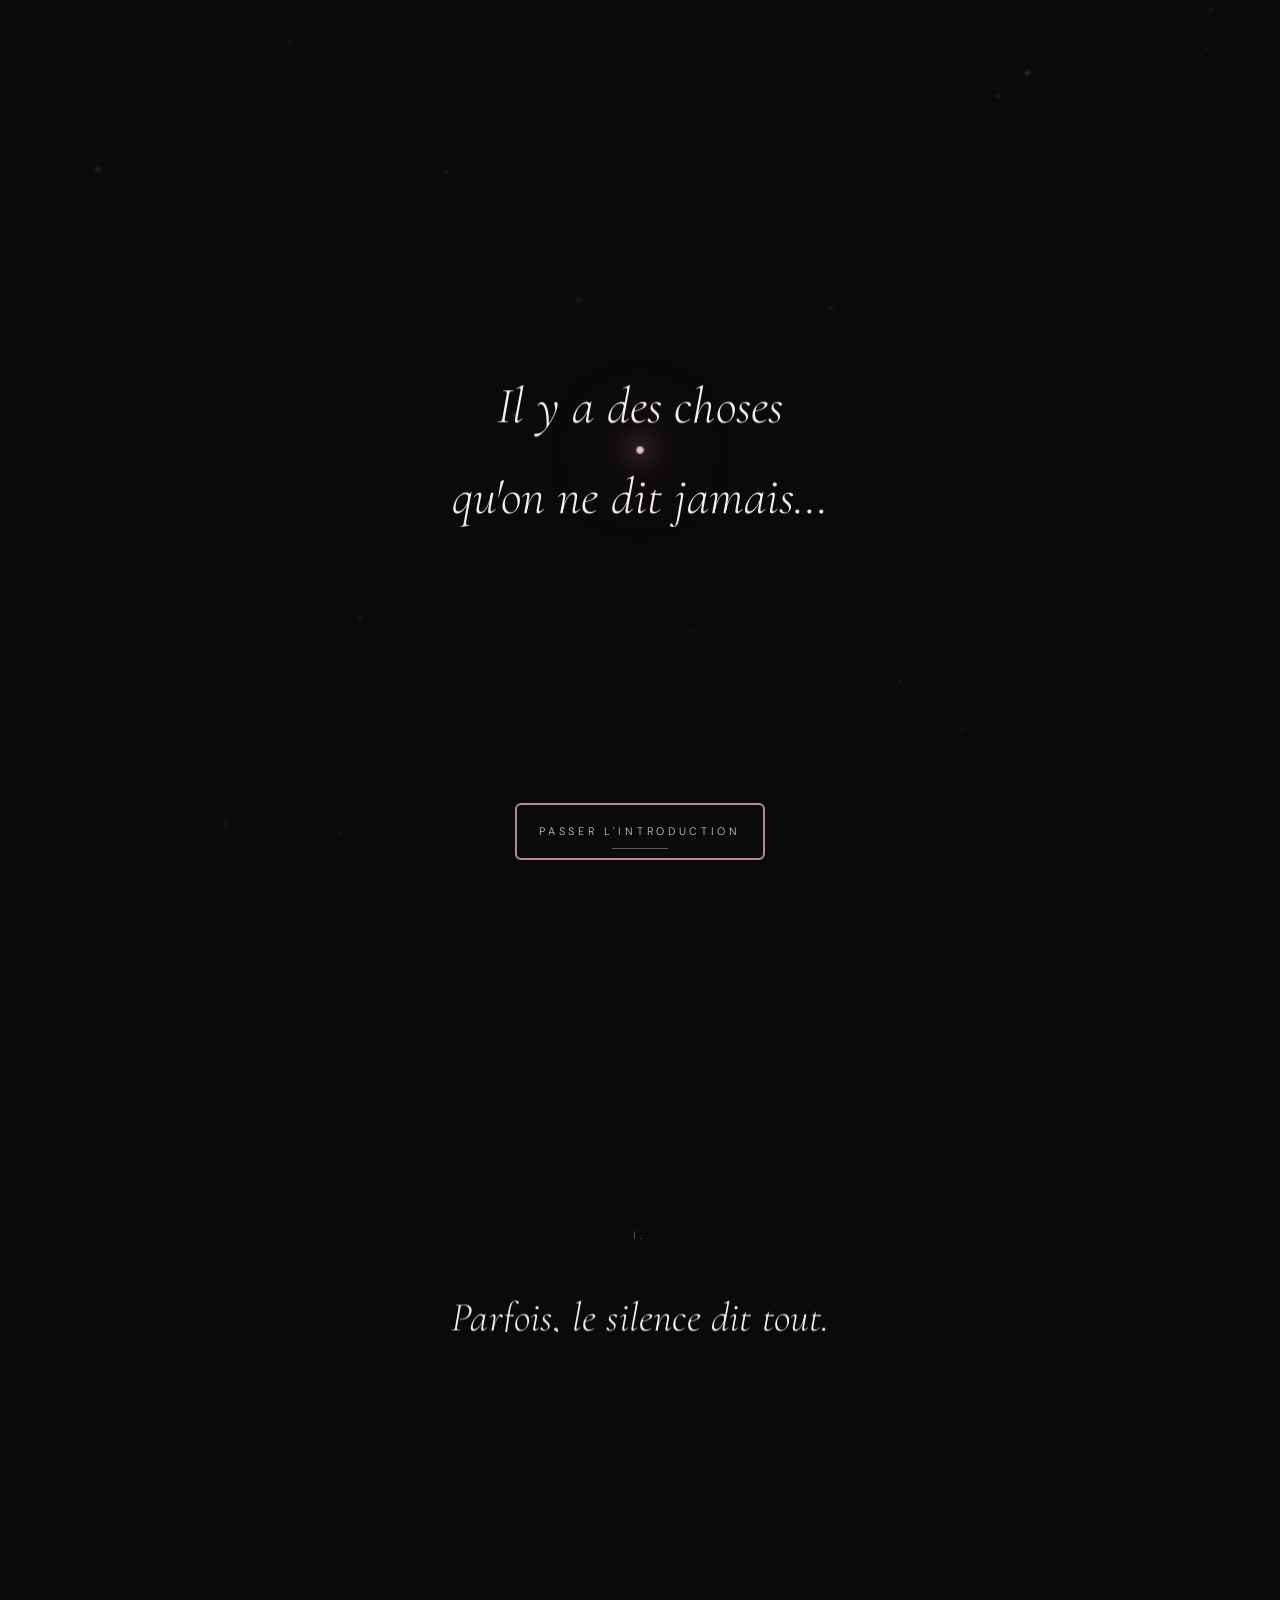
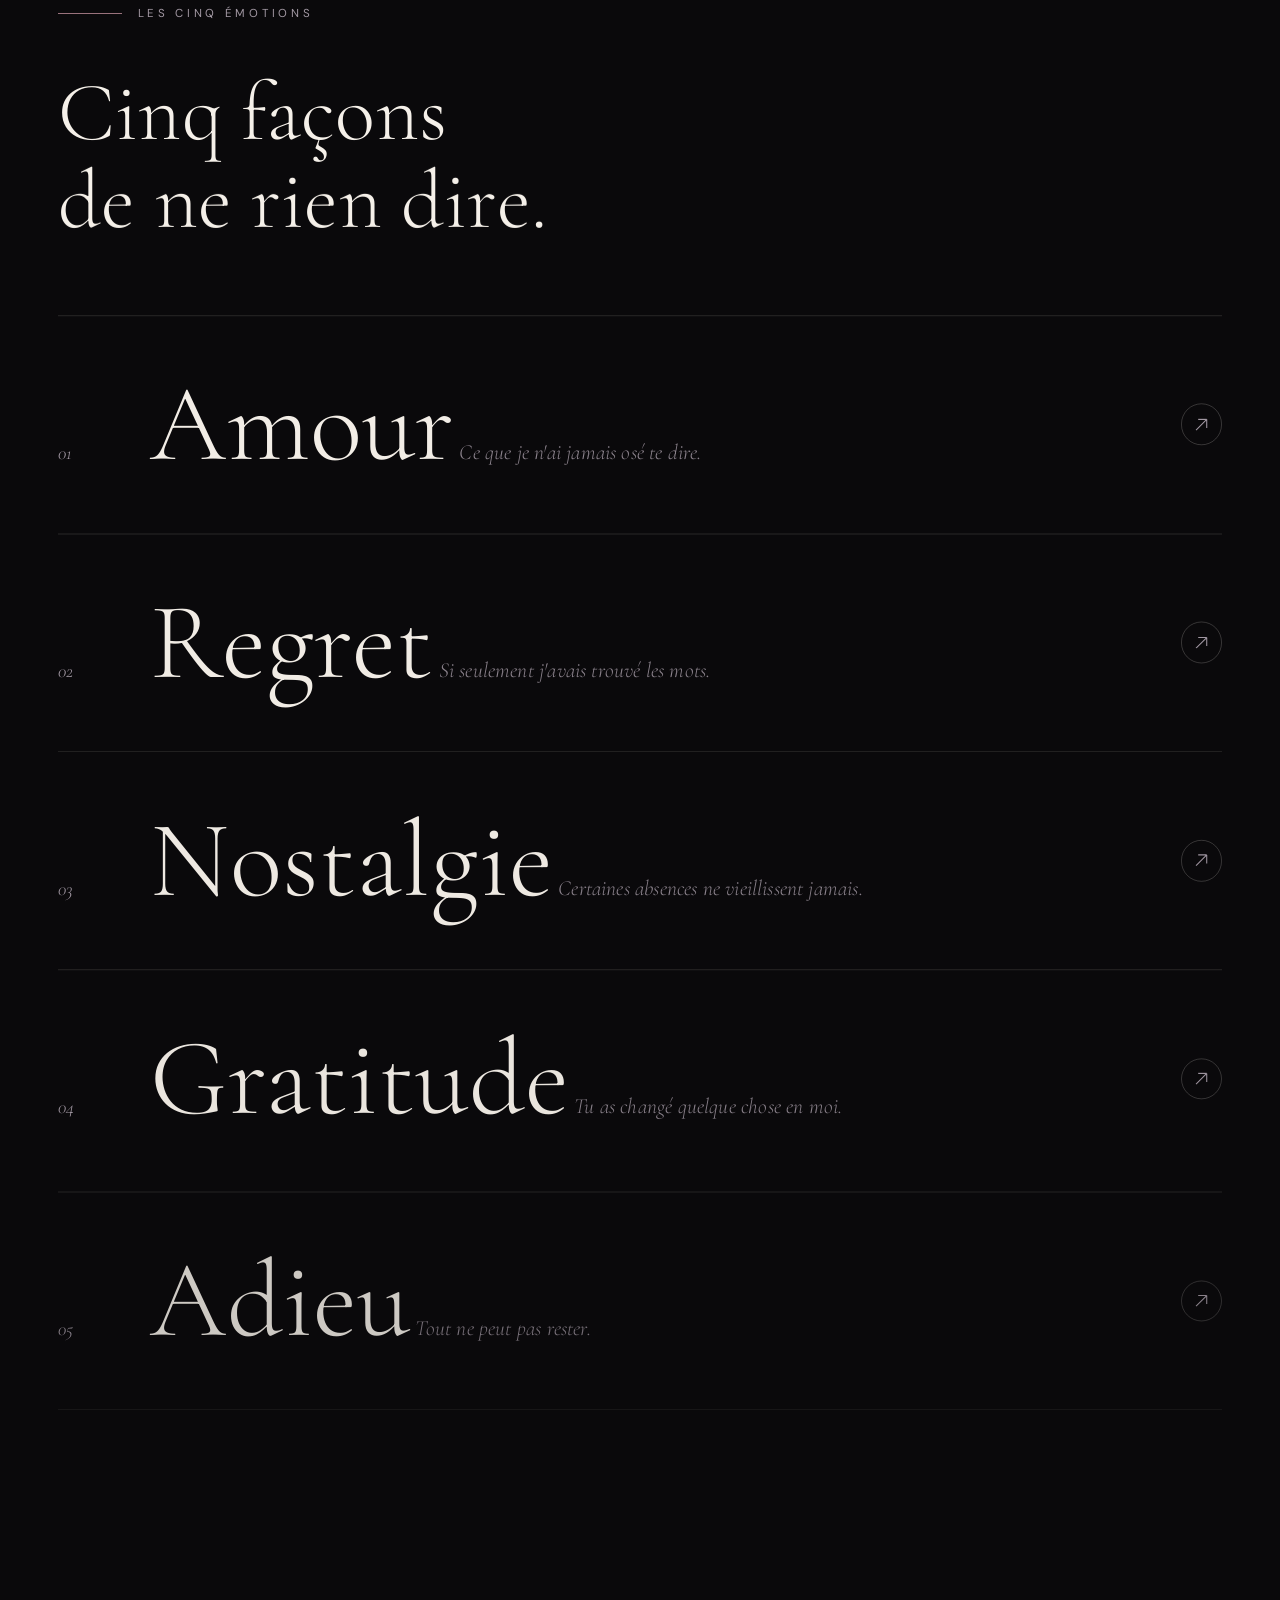
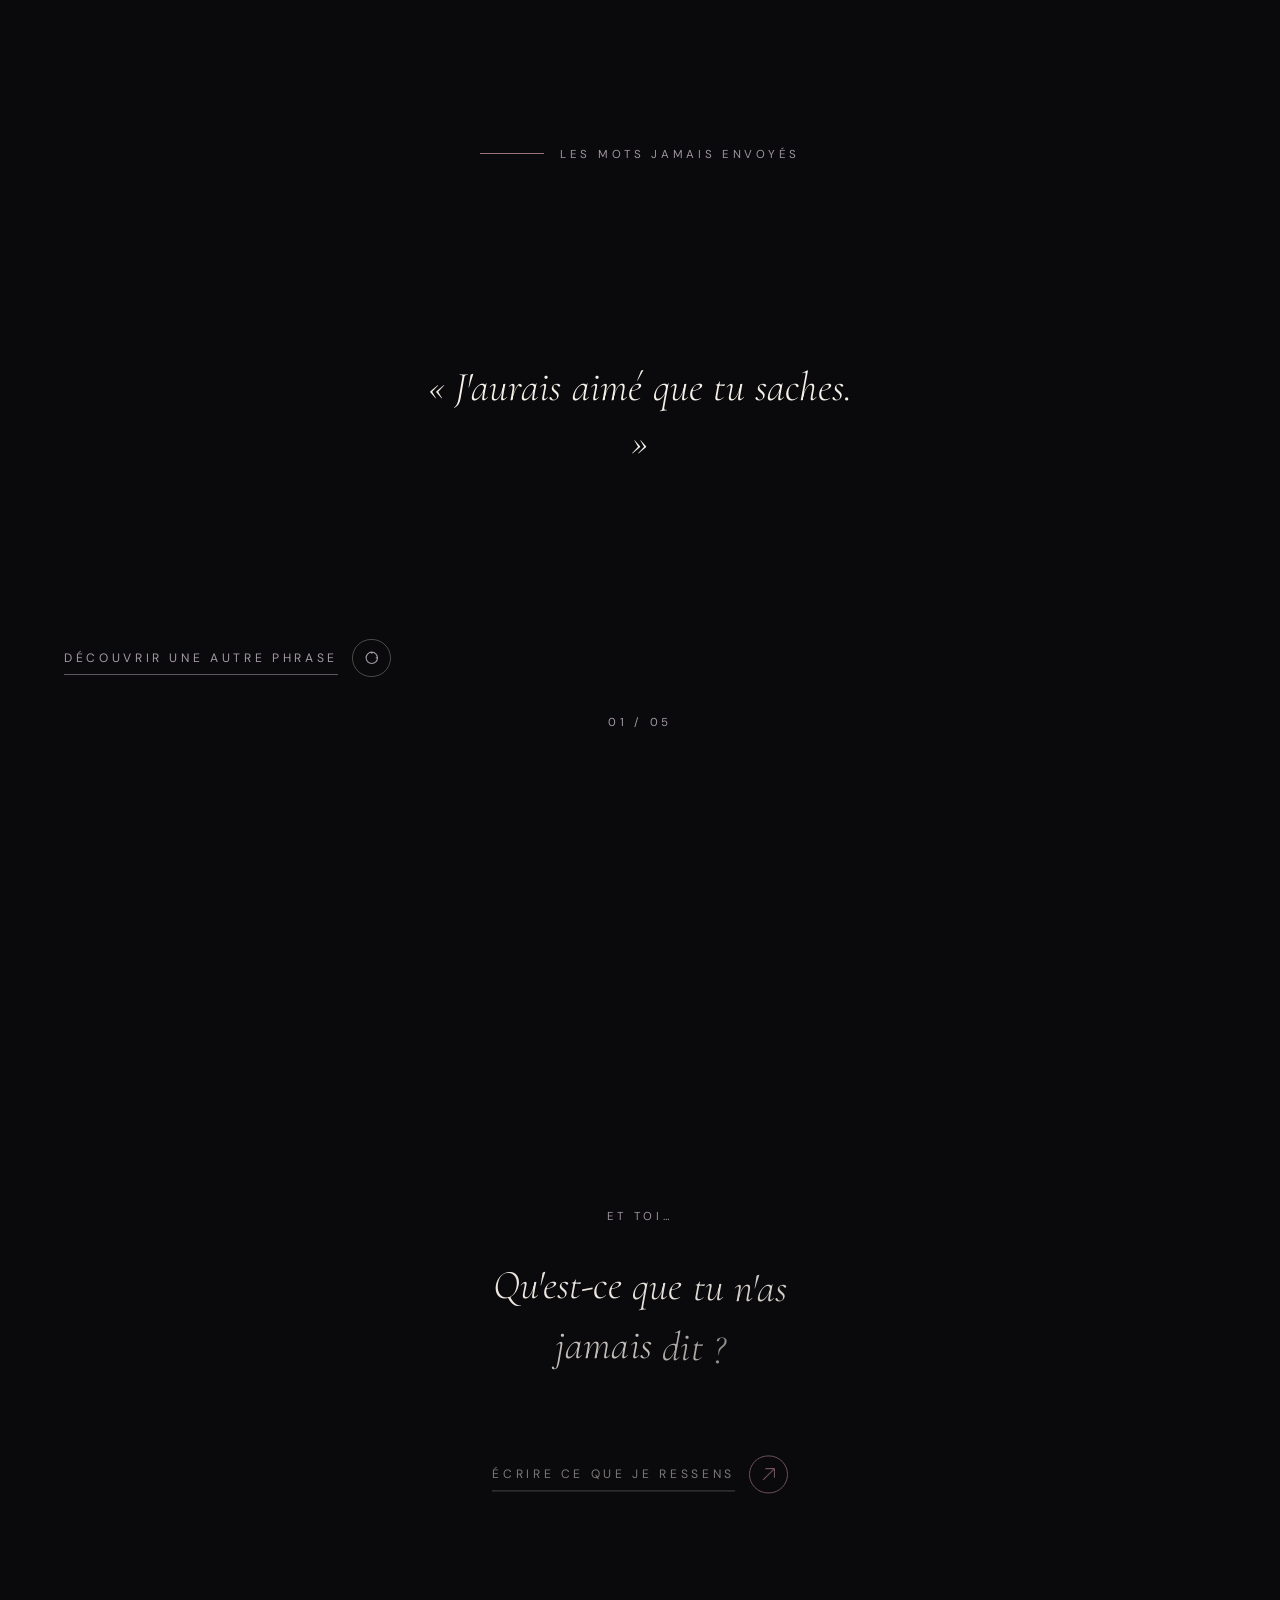
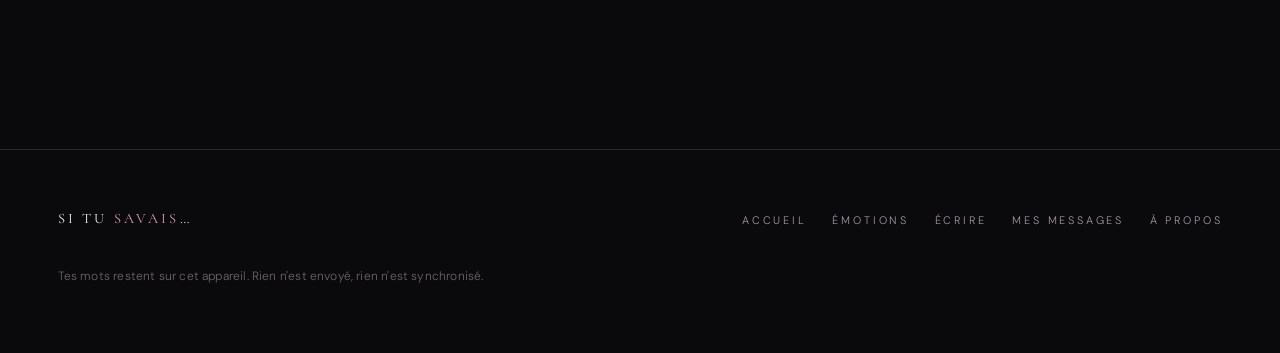
==== index.html @ 4cca42a1 "Creation complète du site si tu le savais" ====
<!DOCTYPE html>
<html lang="fr" class="no-js">
<head>
  <meta charset="UTF-8">
  <meta name="viewport" content="width=device-width, initial-scale=1.0">
  <title>SI TU SAVAIS… — Il y a des choses que le cœur ressent</title>
  <meta name="description" content="Un espace intime pour exprimer les sentiments qu'on n'a jamais réussi à dire. Amour, regret, nostalgie, gratitude, adieu.">
  <link rel="icon" href="data:image/svg+xml,%3Csvg xmlns='http://www.w3.org/2000/svg' viewBox='0 0 32 32'%3E%3Ccircle cx='16' cy='16' r='5' fill='%23D6A0AD'/%3E%3C/svg%3E">
  <link rel="preconnect" href="https://fonts.googleapis.com">
  <link rel="preconnect" href="https://fonts.gstatic.com" crossorigin>
  <link href="https://fonts.googleapis.com/css2?family=Cormorant+Garamond:ital,wght@0,300;0,400;0,500;1,300;1,400&family=DM+Sans:opsz,wght@9..40,300;9..40,400;9..40,500&display=swap" rel="stylesheet">
  <link rel="stylesheet" href="css/main.css">
  <script>document.documentElement.classList.remove('no-js');document.documentElement.classList.add('js');</script>
</head>
<body data-page="home" data-particle-density="24000">

  <a class="skip-link" href="#contenu">Aller au contenu</a>
  <canvas id="particles" aria-hidden="true"></canvas>
  <div class="aura" aria-hidden="true"></div>
  <div class="veil" id="veil" aria-hidden="true"></div>

  <!-- ===================== INTRODUCTION CINÉMATIQUE ===================== -->
  <div class="intro" id="intro" role="dialog" aria-label="Introduction cinématique">
    <div class="intro__panel intro__panel--top" aria-hidden="true"></div>
    <div class="intro__panel intro__panel--bottom" aria-hidden="true"></div>
    <canvas id="intro-particles" aria-hidden="true"></canvas>
    <div class="intro__stage">
      <div class="intro__core" aria-hidden="true"></div>

      <div class="intro__phrase intro__phrase--1">
        <p class="verse" aria-hidden="true">
          <span class="iline"><span>Il y a des choses</span></span>
          <span class="iline"><span>qu'on ne dit jamais…</span></span>
        </p>
      </div>

      <div class="intro__beam" aria-hidden="true"></div>
      <div class="intro__fragments" aria-hidden="true"></div>

      <div class="intro__title">
        <div class="glow" aria-hidden="true"></div>
        <p class="display-xxl intro-title-text" aria-hidden="true">
          <span class="tg"><span class="tg-in">SI&nbsp;</span></span><span class="tg"><span class="tg-in">TU&nbsp;</span></span><span class="tg"><span class="tg-in">SAVAIS<span class="accent">…</span></span></span>
        </p>
      </div>

      <p class="intro__phrase2 verse">Et si, cette fois, tu trouvais les mots&nbsp;?</p>
    </div>
    <button class="intro__skip" id="intro-skip" type="button">Passer l'introduction</button>
  </div>

  <!-- ===================== HEADER ===================== -->
  <header class="site-header">
    <a class="brand" href="index.html" data-nav="home">SI&nbsp;TU&nbsp;<em>SAVAIS</em>…</a>
    <nav class="nav-desktop" aria-label="Navigation principale">
      <ul class="nav-list">
        <li><a class="nav-link" href="index.html" data-nav="home">Accueil</a></li>
        <li><a class="nav-link" href="emotions.html" data-nav="emotions">Émotions</a></li>
        <li><a class="nav-link" href="ecrire.html" data-nav="ecrire">Écrire</a></li>
        <li><a class="nav-link" href="mes-messages.html" data-nav="messages">Mes messages</a></li>
        <li><a class="nav-link" href="a-propos.html" data-nav="about">À propos</a></li>
      </ul>
    </nav>
    <button class="nav-toggle" aria-expanded="false" aria-controls="menu-overlay" aria-label="Ouvrir le menu">
      <span></span><span></span>
    </button>
  </header>
  <div class="menu-overlay" id="menu-overlay">
    <ul class="menu-overlay__list">
      <li><a class="menu-overlay__link" href="index.html" data-nav="home"><span class="num">01</span>Accueil</a></li>
      <li><a class="menu-overlay__link" href="emotions.html" data-nav="emotions"><span class="num">02</span>Émotions</a></li>
      <li><a class="menu-overlay__link" href="ecrire.html" data-nav="ecrire"><span class="num">03</span>Écrire</a></li>
      <li><a class="menu-overlay__link" href="mes-messages.html" data-nav="messages"><span class="num">04</span>Mes messages</a></li>
      <li><a class="menu-overlay__link" href="a-propos.html" data-nav="about"><span class="num">05</span>À propos</a></li>
    </ul>
    <p class="menu-overlay__foot small-caps">Il y a des choses que le cœur ressent.</p>
  </div>

  <!-- ===================== CONTENU ===================== -->
  <main id="contenu">

    <!-- HERO -->
    <section class="hero shell" id="hero" aria-label="SI TU SAVAIS">
      <p class="hero__index">N°00 — une expérience</p>
      <p class="hero__meta small-caps">Les mots meurent avant d'être prononcés</p>
      <h1 class="display-xxl hero__title" aria-label="SI TU SAVAIS…">
        <span class="hrow" aria-hidden="true"><span class="hrow-in">SI&nbsp;TU</span></span>
        <span class="hrow indent" aria-hidden="true"><span class="hrow-in">SAVAIS<span class="accent">…</span></span></span>
      </h1>
      <div class="hero__sub">
        <p data-hero-line>Combien de choses nous gardons en nous.</p>
        <p data-hero-line><strong>Combien de mots meurent avant d'être prononcés.</strong></p>
      </div>
      <div class="btn-row" data-hero-cta>
        <a class="btn btn--primary" href="ecrire.html">
          <span class="btn-line">Libérer mes mots</span>
          <span class="btn-orb" aria-hidden="true"><svg viewBox="0 0 12 12" fill="none"><path d="M1 11L11 1M11 1H3M11 1V9" stroke="currentColor" stroke-width="1"/></svg></span>
        </a>
        <a class="btn btn--ghost" href="#emotions">
          <span class="btn-line">Explorer les émotions</span>
          <span class="btn-orb" aria-hidden="true"><svg viewBox="0 0 12 12" fill="none"><path d="M6 1V11M6 11L1.5 6.5M6 11L10.5 6.5" stroke="currentColor" stroke-width="1"/></svg></span>
        </a>
      </div>
      <p class="hero__scroll" aria-hidden="true">Défiler</p>
    </section>

    <!-- LE SILENCE -->
    <section class="silence" id="silence" aria-label="Le silence">
      <div class="silence__sticky">
        <div class="silence__frame">
          <div class="silence__p" data-silence-a>
            <span class="num">I.</span>
            <p class="verse" data-silence-line>Parfois, le silence dit tout.</p>
            <div class="silence__rule" aria-hidden="true"></div>
          </div>
          <div class="silence__p" data-silence-b>
            <span class="num">II.</span>
            <p class="verse" data-silence-line>Parfois, il cache ce que nous aurions dû dire.</p>
          </div>
        </div>
      </div>
    </section>

    <!-- LES CINQ ÉMOTIONS -->
    <section class="section shell" id="emotions" aria-label="Les cinq émotions">
      <div class="eyebrow"><span class="small-caps" data-reveal="fade">Les cinq émotions</span></div>
      <h2 class="display-lg" data-reveal="lines" style="margin-bottom:clamp(3rem,8vh,5.5rem)">Cinq façons<br>de ne rien dire.</h2>
      <div class="emotions-list">
        <a class="emotion-row" href="emotion-amour.html" style="--row-accent:#D6A0AD;--row-tint:rgba(214,160,173,.09);--rx:20%" data-reveal="fade">
          <span class="emotion-row__num">01</span>
          <span class="emotion-row__body">
            <span class="emotion-row__name">Amour</span>
            <span class="emotion-row__quote">Ce que je n'ai jamais osé te dire.</span>
          </span>
          <span class="emotion-row__arrow" aria-hidden="true"><svg viewBox="0 0 12 12" fill="none"><path d="M1 11L11 1M11 1H3M11 1V9" stroke="currentColor" stroke-width="1"/></svg></span>
        </a>
        <a class="emotion-row" href="emotion-regret.html" style="--row-accent:#C4697E;--row-tint:rgba(168,66,88,.10);--rx:70%" data-reveal="fade" data-reveal-delay="0.08">
          <span class="emotion-row__num">02</span>
          <span class="emotion-row__body">
            <span class="emotion-row__name">Regret</span>
            <span class="emotion-row__quote">Si seulement j'avais trouvé les mots.</span>
          </span>
          <span class="emotion-row__arrow" aria-hidden="true"><svg viewBox="0 0 12 12" fill="none"><path d="M1 11L11 1M11 1H3M11 1V9" stroke="currentColor" stroke-width="1"/></svg></span>
        </a>
        <a class="emotion-row" href="emotion-nostalgie.html" style="--row-accent:#B9AECC;--row-tint:rgba(185,174,204,.09);--rx:35%" data-reveal="fade" data-reveal-delay="0.16">
          <span class="emotion-row__num">03</span>
          <span class="emotion-row__body">
            <span class="emotion-row__name">Nostalgie</span>
            <span class="emotion-row__quote">Certaines absences ne vieillissent jamais.</span>
          </span>
          <span class="emotion-row__arrow" aria-hidden="true"><svg viewBox="0 0 12 12" fill="none"><path d="M1 11L11 1M11 1H3M11 1V9" stroke="currentColor" stroke-width="1"/></svg></span>
        </a>
        <a class="emotion-row" href="emotion-gratitude.html" style="--row-accent:#E4C99B;--row-tint:rgba(228,201,155,.09);--rx:65%" data-reveal="fade" data-reveal-delay="0.24">
          <span class="emotion-row__num">04</span>
          <span class="emotion-row__body">
            <span class="emotion-row__name">Gratitude</span>
            <span class="emotion-row__quote">Tu as changé quelque chose en moi.</span>
          </span>
          <span class="emotion-row__arrow" aria-hidden="true"><svg viewBox="0 0 12 12" fill="none"><path d="M1 11L11 1M11 1H3M11 1V9" stroke="currentColor" stroke-width="1"/></svg></span>
        </a>
        <a class="emotion-row" href="emotion-adieu.html" style="--row-accent:#A49AA5;--row-tint:rgba(164,154,165,.08);--rx:45%" data-reveal="fade" data-reveal-delay="0.32">
          <span class="emotion-row__num">05</span>
          <span class="emotion-row__body">
            <span class="emotion-row__name">Adieu</span>
            <span class="emotion-row__quote">Tout ne peut pas rester.</span>
          </span>
          <span class="emotion-row__arrow" aria-hidden="true"><svg viewBox="0 0 12 12" fill="none"><path d="M1 11L11 1M11 1H3M11 1V9" stroke="currentColor" stroke-width="1"/></svg></span>
        </a>
      </div>
    </section>

    <!-- LES MOTS JAMAIS ENVOYÉS -->
    <section class="unsent shell" id="mots" aria-label="Les mots jamais envoyés">
      <div class="eyebrow" style="justify-content:center"><span class="small-caps" data-reveal="fade">Les mots jamais envoyés</span></div>
      <div class="unsent__stage" data-unsent-stage>
        <div class="unsent__item is-active"><p class="verse">« J'aurais aimé que tu saches. »</p></div>
        <div class="unsent__item"><p class="verse">« Je ne t'en ai jamais voulu. »</p></div>
        <div class="unsent__item"><p class="verse">« Tu me manques plus que je ne le montre. »</p></div>
        <div class="unsent__item"><p class="verse">« Merci d'avoir été là quand personne ne l'était. »</p></div>
        <div class="unsent__item"><p class="verse">« Je crois que je n'ai jamais vraiment dit au revoir. »</p></div>
      </div>
      <button class="btn btn--ghost" type="button" data-unsent-next>
        <span class="btn-line">Découvrir une autre phrase</span>
        <span class="btn-orb" aria-hidden="true"><svg viewBox="0 0 12 12" fill="none"><path d="M1 6A5 5 0 0 1 11 6A5 5 0 0 1 1 6M6 1v1.5M11 6H9.5" stroke="currentColor" stroke-width="1"/></svg></span>
      </button>
      <p class="unsent__count small-caps" aria-live="polite"><span data-unsent-count>01</span>&nbsp;/&nbsp;05</p>
    </section>

    <!-- APPEL FINAL -->
    <section class="cta-final shell" id="appel">
      <p class="small-caps" data-reveal="fade" style="margin-bottom:2rem">Et toi…</p>
      <h2 class="verse" data-reveal="words">Qu'est-ce que tu n'as jamais dit&nbsp;?</h2>
      <div class="btn-row" data-reveal="fade" data-reveal-delay="0.25">
        <a class="btn btn--primary" href="ecrire.html">
          <span class="btn-line">Écrire ce que je ressens</span>
          <span class="btn-orb" aria-hidden="true"><svg viewBox="0 0 12 12" fill="none"><path d="M1 11L11 1M11 1H3M11 1V9" stroke="currentColor" stroke-width="1"/></svg></span>
        </a>
      </div>
    </section>
  </main>

  <!-- ===================== FOOTER ===================== -->
  <footer class="site-footer">
    <div class="shell footer-inner">
      <a class="brand" href="index.html">SI&nbsp;TU&nbsp;<em>SAVAIS</em>…</a>
      <nav aria-label="Navigation pied de page">
        <ul>
          <li><a href="index.html">Accueil</a></li>
          <li><a href="emotions.html">Émotions</a></li>
          <li><a href="ecrire.html">Écrire</a></li>
          <li><a href="mes-messages.html">Mes messages</a></li>
          <li><a href="a-propos.html">À propos</a></li>
        </ul>
      </nav>
      <p class="footer-note">Tes mots restent sur cet appareil. Rien n'est envoyé, rien n'est synchronisé.</p>
    </div>
  </footer>

  <script src="assets/vendor/gsap.min.js"></script>
  <script src="assets/vendor/ScrollTrigger.min.js"></script>
  <script src="assets/vendor/lenis.min.js"></script>
  <script src="js/motion.js"></script>
  <script src="js/particles.js"></script>
  <script src="js/cursor.js"></script>
  <script src="js/store.js"></script>
  <script src="js/app.js"></script>
  <script src="js/intro.js"></script>
  <script src="js/pages/home.js"></script>
</body>
</html>
---- css/main.css ----
/* ==========================================================================
   SI TU SAVAIS… — Design system
   Cinéma d'auteur × minimalisme éditorial × motion design
   ========================================================================== */

/* ---------- 1. Variables ---------- */
:root {
  --color-black: #0A090B;
  --color-dark: #151218;
  --color-white: #F5F0E9;
  --color-muted: #A49AA5;
  --color-pink: #D6A0AD;
  --color-red: #A84258;
  --color-red-soft: #C4697E; /* lisibilité accrue pour petits textes chauds */

  --font-display: "Cormorant Garamond", "Cormorant", Georgia, "Times New Roman", serif;
  --font-sans: "DM Sans", "Segoe UI", system-ui, sans-serif;

  --ease-cinema: cubic-bezier(0.19, 1, 0.22, 1);
  --ease-soft: cubic-bezier(0.33, 1, 0.68, 1);

  --shell: 1440px;
  --pad-x: clamp(1.25rem, 4.5vw, 4.5rem);
  --section-y: clamp(7rem, 16vh, 13rem);

  --hairline: 1px solid rgba(245, 240, 233, 0.14);
  --hairline-soft: 1px solid rgba(245, 240, 233, 0.07);

  /* accent par univers (surchargeable) */
  --accent: var(--color-pink);
  --accent-dim: rgba(214, 160, 173, 0.14);
}

body[data-emotion="amour"]     { --accent: var(--color-pink);   --accent-dim: rgba(214,160,173,.13); }
body[data-emotion="regret"]    { --accent: var(--color-red-soft); --accent-dim: rgba(168,66,88,.16); }
body[data-emotion="nostalgie"] { --accent: #B9AECC;             --accent-dim: rgba(185,174,204,.10); }
body[data-emotion="gratitude"] { --accent: #E4C99B;             --accent-dim: rgba(228,201,155,.12); }
body[data-emotion="adieu"]     { --accent: var(--color-muted);  --accent-dim: rgba(164,154,165,.08); }

/* ---------- 2. Base ---------- */
*, *::before, *::after { box-sizing: border-box; }

html {
  scroll-behavior: smooth;
  -webkit-text-size-adjust: 100%;
}

html.is-locked { overflow: hidden; }

body {
  margin: 0;
  background: var(--color-black);
  color: var(--color-white);
  font-family: var(--font-sans);
  font-weight: 300;
  font-size: clamp(1rem, 0.4vw + 0.92rem, 1.125rem);
  line-height: 1.65;
  letter-spacing: 0.01em;
  overflow-x: clip;
  min-height: 100vh;
}

img, svg, canvas { display: block; max-width: 100%; }

::selection { background: var(--color-pink); color: var(--color-black); }

:focus-visible {
  outline: 2px solid var(--color-pink);
  outline-offset: 3px;
  border-radius: 1px;
}

a { color: inherit; text-decoration: none; }
button { font: inherit; color: inherit; background: none; border: none; cursor: pointer; }

/* Scrollbar discrète */
@supports (scrollbar-width: thin) {
  html { scrollbar-width: thin; scrollbar-color: rgba(245,240,233,.18) transparent; }
}

/* ---------- 3. Utilitaires ---------- */
.shell {
  width: min(100% - 2 * var(--pad-x), var(--shell));
  margin-inline: auto;
}

.visually-hidden {
  position: absolute; width: 1px; height: 1px; padding: 0; margin: -1px;
  overflow: hidden; clip: rect(0 0 0 0); white-space: nowrap; border: 0;
}

.skip-link {
  position: fixed; top: 0.75rem; left: 0.75rem; z-index: 500;
  padding: 0.7rem 1.1rem;
  background: var(--color-white); color: var(--color-black);
  font-family: var(--font-sans); font-size: 0.8rem; letter-spacing: 0.08em;
  text-transform: uppercase; text-decoration: none;
  transform: translateY(-300%);
  transition: transform 0.3s var(--ease-soft);
}
.skip-link:focus-visible { transform: translateY(0); }

.hairline-x { border-top: var(--hairline); }

.small-caps {
  font-family: var(--font-sans);
  font-size: 0.72rem;
  font-weight: 400;
  letter-spacing: 0.32em;
  text-transform: uppercase;
  color: var(--color-muted);
}

/* ---------- 4. Typographie expressive ---------- */
.display-xxl {
  font-family: var(--font-display);
  font-weight: 300;
  font-size: clamp(3.4rem, 13.5vw, 12.5rem);
  line-height: 0.95;
  letter-spacing: 0.015em;
  margin: 0;
}
.display-xl {
  font-family: var(--font-display);
  font-weight: 300;
  font-size: clamp(2.9rem, 9vw, 8rem);
  line-height: 1;
  margin: 0;
}
.display-lg {
  font-family: var(--font-display);
  font-weight: 300;
  font-size: clamp(2.3rem, 6.5vw, 5.5rem);
  line-height: 1.05;
  margin: 0;
}
.display-md {
  font-family: var(--font-display);
  font-weight: 300;
  font-size: clamp(1.7rem, 3.6vw, 3.1rem);
  line-height: 1.15;
  margin: 0;
}
.verse {
  font-family: var(--font-display);
  font-style: italic;
  font-weight: 300;
  font-size: clamp(1.5rem, 3.2vw, 2.9rem);
  line-height: 1.35;
  margin: 0;
}
.lead {
  font-family: var(--font-display);
  font-weight: 300;
  font-size: clamp(1.25rem, 2.2vw, 1.9rem);
  line-height: 1.5;
  color: var(--color-white);
  max-width: 34ch;
}
.meta { color: var(--color-muted); font-size: 0.85rem; }
.accent { color: var(--accent); }

/* Masques typographiques posés par le moteur JS */
.l { display: block; overflow: hidden; padding-bottom: 0.14em; margin-bottom: -0.14em; }
.l-in { display: block; will-change: transform; }
.w { display: inline-block; white-space: pre; }
.ch { display: inline-block; white-space: pre; will-change: transform; }

/* Défaillance douce : si le moteur ne démarre pas, tout reste visible */
html.no-anim [data-reveal],
html.no-js [data-reveal] { opacity: 1 !important; transform: none !important; filter: none !important; }
html.no-anim .l-in { transform: none !important; }
html.no-anim .ch { transform: none !important; opacity: 1 !important; }

/* ---------- 5. Couches d'ambiance ---------- */
#particles {
  position: fixed; inset: 0; z-index: 0;
  pointer-events: none;
}
.aura {
  position: fixed; inset: 0; z-index: 0; pointer-events: none;
  background:
    radial-gradient(58vw 58vw at 82% 12%, var(--accent-dim), transparent 62%),
    radial-gradient(44vw 44vw at 8% 88%, rgba(245,240,233,0.045), transparent 60%);
  opacity: 0;
}
html.no-js .aura, html.no-anim .aura { opacity: 1; }

.grain {
  position: fixed; inset: -50%; z-index: 90; pointer-events: none;
  width: 200%; height: 200%;
  background-image: url("data:image/svg+xml,%3Csvg xmlns='http://www.w3.org/2000/svg' width='240' height='240'%3E%3Cfilter id='n'%3E%3CfeTurbulence type='fractalNoise' baseFrequency='0.9' numOctaves='2' stitchTiles='stitch'/%3E%3C/filter%3E%3Crect width='100%25' height='100%25' filter='url(%23n)' opacity='0.5'/%3E%3C/svg%3E");
  opacity: 0.05;
  mix-blend-mode: overlay;
}

main { position: relative; z-index: 1; }

/* ---------- 6. Header / navigation ---------- */
.site-header {
  position: fixed; top: 0; left: 0; right: 0; z-index: 120;
  padding: 1.4rem var(--pad-x);
  display: flex; align-items: center; justify-content: space-between;
  mix-blend-mode: normal;
  opacity: 0; /* révélé par JS */
}
html.no-js .site-header, html.no-anim .site-header { opacity: 1; }

.brand {
  font-family: var(--font-display);
  font-size: 1.05rem;
  letter-spacing: 0.22em;
  text-transform: uppercase;
  font-weight: 400;
}
.brand em { font-style: normal; color: var(--color-pink); }

.nav-desktop { display: none; }
.nav-list {
  display: flex; gap: clamp(1.4rem, 3vw, 2.8rem);
  list-style: none; margin: 0; padding: 0;
}
.nav-link {
  position: relative;
  font-size: 0.74rem;
  letter-spacing: 0.26em;
  text-transform: uppercase;
  color: var(--color-muted);
  padding: 0.6rem 0;
  transition: color 0.4s var(--ease-soft);
}
.nav-link::after {
  content: "";
  position: absolute; left: 0; bottom: 0.15rem;
  width: 100%; height: 1px;
  background: currentColor;
  transform: scaleX(0); transform-origin: right;
  transition: transform 0.55s var(--ease-cinema);
}
.nav-link:hover, .nav-link:focus-visible { color: var(--color-white); }
.nav-link:hover::after, .nav-link:focus-visible::after { transform: scaleX(1); transform-origin: left; }
.nav-link[aria-current="page"] { color: var(--color-white); }
.nav-link[aria-current="page"]::after { transform: scaleX(1); background: var(--color-pink); }

@media (min-width: 900px) {
  .site-header { padding-block: 1.8rem; }
  .nav-desktop { display: block; }
  .nav-toggle { display: none; }
}

/* Bouton menu mobile */
.nav-toggle {
  position: relative; z-index: 310;
  display: inline-flex; flex-direction: column; justify-content: center; gap: 7px;
  width: 44px; height: 44px; padding: 10px;
}
.nav-toggle span {
  display: block; height: 1px; width: 100%;
  background: var(--color-white);
  transition: transform 0.5s var(--ease-cinema), opacity 0.3s;
}
.nav-toggle[aria-expanded="true"] span:nth-child(1) { transform: translateY(4px) rotate(45deg); }
.nav-toggle[aria-expanded="true"] span:nth-child(2) { transform: translateY(-4px) rotate(-45deg); }

/* Menu plein écran */
.menu-overlay {
  position: fixed; inset: 0; z-index: 300;
  display: grid; align-content: center;
  padding: var(--pad-x);
  background: rgba(10, 9, 11, 0.96);
  visibility: hidden; opacity: 0;
}
.menu-overlay.is-open { visibility: visible; }
.menu-overlay__list { list-style: none; margin: 0; padding: 0; display: grid; gap: 0.4rem; }
.menu-overlay__link {
  display: inline-block;
  font-family: var(--font-display);
  font-size: clamp(2.2rem, 9vw, 4rem);
  line-height: 1.25;
  color: var(--color-white);
}
.menu-overlay__link .num {
  font-family: var(--font-sans);
  font-size: 0.7rem; letter-spacing: 0.3em; color: var(--color-muted);
  margin-right: 1rem; vertical-align: super;
}
.menu-overlay__foot { margin-top: 3rem; }

/* ---------- 7. Boutons ---------- */
.btn {
  --btn-gap: 0.9rem;
  display: inline-flex; align-items: center; gap: var(--btn-gap);
  padding: 1.05rem 0.4rem;
  font-size: 0.76rem; font-weight: 400;
  letter-spacing: 0.3em; text-transform: uppercase;
  color: var(--color-white);
  min-height: 44px;
}
.btn .btn-line {
  position: relative; display: inline-block;
}
.btn .btn-line::after {
  content: ""; position: absolute; left: 0; bottom: -0.45rem;
  width: 100%; height: 1px; background: currentColor;
  transform: scaleX(1); transform-origin: left;
  transition: transform 0.6s var(--ease-cinema);
  opacity: 0.55;
}
.btn .btn-orb {
  display: inline-flex; align-items: center; justify-content: center;
  width: 2.4rem; height: 2.4rem;
  border: 1px solid rgba(245, 240, 233, 0.28);
  border-radius: 50%;
  transition: transform 0.6s var(--ease-cinema), background-color 0.4s, border-color 0.4s;
}
.btn .btn-orb svg { width: 0.85rem; height: 0.85rem; stroke: currentColor; }
.btn:hover .btn-orb, .btn:focus-visible .btn-orb {
  transform: translate(3px, -3px);
  background: var(--accent-dim);
  border-color: var(--accent);
}
.btn:hover .btn-line::after, .btn:focus-visible .btn-line::after { transform: scaleX(0.35); }
.btn--primary .btn-orb { border-color: var(--accent); color: var(--accent); }
.btn--ghost { color: var(--color-muted); }
.btn--ghost:hover, .btn--ghost:focus-visible { color: var(--color-white); }

.btn-row { display: flex; flex-wrap: wrap; gap: clamp(1.2rem, 3vw, 2.8rem); align-items: center; }

/* ---------- 8. Voile de transition entre pages ---------- */
.veil {
  position: fixed; inset: 0; z-index: 400;
  background: var(--color-black);
  transform: scaleY(0); transform-origin: top;
  pointer-events: none;
  visibility: hidden;
}
.veil::after {
  content: ""; position: absolute; left: 0; right: 0; top: 50%; height: 1px;
  background: linear-gradient(90deg, transparent, rgba(214,160,173,0.5), transparent);
}
html.no-js .veil, html.no-anim .veil { display: none; }

/* ---------- 9. Introduction cinématique ---------- */
.intro {
  position: fixed; inset: 0; z-index: 600;
  background: var(--color-black);
  display: grid; place-items: center;
  overflow: hidden;
}
html.no-js .intro { display: none; }

.intro__stage { position: relative; width: 100%; height: 100%; }
#intro-particles { position: absolute; inset: 0; }

.intro__core {
  position: absolute; left: 50%; top: 50%;
  width: 8px; height: 8px; margin: -4px 0 0 -4px;
  border-radius: 50%;
  background: radial-gradient(circle, #fff 0%, var(--color-pink) 55%, transparent 75%);
  box-shadow: 0 0 22px 4px rgba(214, 160, 173, 0.5), 0 0 90px 24px rgba(214, 160, 173, 0.16);
  opacity: 0;
}

.intro__phrase {
  position: absolute; inset: 0;
  display: grid; place-content: center; text-align: center;
  padding: 0 var(--pad-x);
}
.intro__phrase .verse { font-size: clamp(1.6rem, 4vw, 3.4rem); }

.intro__beam {
  position: absolute; left: 0; right: 0; top: 50%;
  height: 1px; margin-top: -0.5px;
  background: linear-gradient(90deg, transparent, var(--color-white) 18%, var(--color-pink) 50%, var(--color-white) 82%, transparent);
  transform: scaleX(0);
  box-shadow: 0 0 18px rgba(214,160,173,0.55);
  opacity: 0;
}

.intro__frag { /* fragments typographiques */
  position: absolute;
  font-family: var(--font-sans);
  font-size: 0.72rem; letter-spacing: 0.42em;
  text-transform: uppercase;
  color: var(--color-muted);
  opacity: 0;
  white-space: nowrap;
}

.intro__title {
  position: absolute; inset: 0;
  display: grid; place-content: center; text-align: center;
  padding: 0 var(--pad-x);
}
.intro__title .display-xxl { letter-spacing: 0.06em; }
.intro__title .glow {
  position: absolute; left: 50%; top: 50%;
  width: 72vmin; height: 72vmin; transform: translate(-50%, -50%);
  background: radial-gradient(circle, rgba(214,160,173,0.16), transparent 60%);
  opacity: 0; pointer-events: none;
}
.intro__title .tg { display: inline-block; overflow: hidden; padding-bottom: 0.1em; margin-bottom: -0.1em; }
.intro__title .tg-in { display: inline-block; will-change: transform; }

.intro__phrase2 {
  position: absolute; left: 0; right: 0; top: calc(50% + clamp(4.5rem, 16vw, 12rem));
  text-align: center; opacity: 0;
}
.intro__phrase2 .verse { font-size: clamp(1.1rem, 2.4vw, 1.8rem); color: var(--color-muted); }

.intro__skip {
  position: absolute; bottom: clamp(1.6rem, 5vh, 3.2rem); left: 50%;
  transform: translateX(-50%);
  font-size: 0.68rem; letter-spacing: 0.34em; text-transform: uppercase;
  color: var(--color-muted);
  padding: 0.9rem 1.2rem;
  opacity: 0;
  transition: color 0.4s;
}
.intro__skip:hover, .intro__skip:focus-visible { color: var(--color-white); }
.intro__skip::after {
  content: ""; position: absolute; left: 50%; bottom: 0.35rem;
  width: 3.5rem; height: 1px; margin-left: -1.75rem;
  background: currentColor; opacity: 0.4;
}

/* ---------- 10. Sections génériques ---------- */
.section { position: relative; padding-block: var(--section-y); }
.section--full { min-height: 100svh; display: grid; align-content: center; }

.eyebrow {
  display: flex; align-items: center; gap: 1rem;
  margin-bottom: clamp(2rem, 5vh, 3.5rem);
}
.eyebrow::before {
  content: ""; width: clamp(2rem, 5vw, 4rem); height: 1px;
  background: var(--accent); opacity: 0.7;
}

/* ---------- 11. Accueil — HERO ---------- */
.hero {
  min-height: 100svh;
  display: grid; align-content: end;
  padding-block: clamp(7rem, 18vh, 11rem) clamp(4rem, 9vh, 7rem);
  position: relative;
}
.hero__meta {
  position: absolute; top: 50%; right: var(--pad-x);
  transform: translateY(-50%) rotate(180deg);
  writing-mode: vertical-rl;
  display: none;
}
@media (min-width: 1100px) { .hero__meta { display: block; } }
.hero__index {
  position: absolute; top: clamp(7rem, 16vh, 10rem); right: var(--pad-x);
  font-family: var(--font-display); font-style: italic;
  color: var(--color-muted); font-size: clamp(0.95rem, 1.4vw, 1.2rem);
}
.hero__title { margin-bottom: clamp(2rem, 5vh, 3.5rem); }
.hero__title .row { display: block; }
.hero__title .indent { padding-left: clamp(2rem, 12vw, 12rem); }
.hero__sub { display: grid; gap: 1.1rem; max-width: 46ch; margin-bottom: clamp(2.6rem, 6vh, 4rem); }
.hero__sub p { margin: 0; color: var(--color-muted); font-size: clamp(1rem, 1.4vw, 1.2rem); }
.hero__sub p strong { color: var(--color-white); font-weight: 400; }
.hero__scroll {
  position: absolute; bottom: clamp(1.4rem, 4vh, 2.6rem); right: var(--pad-x);
  font-size: 0.65rem; letter-spacing: 0.3em; text-transform: uppercase; color: var(--color-muted);
  display: flex; align-items: center; gap: 0.8rem;
}
.hero__scroll::after {
  content: ""; width: 1px; height: 2.6rem; background: var(--color-muted); opacity: 0.5;
  animation: heroLine 2.6s var(--ease-soft) infinite;
}
@keyframes heroLine {
  0% { transform: scaleY(0); transform-origin: top; }
  50% { transform: scaleY(1); transform-origin: top; }
  51% { transform-origin: bottom; }
  100% { transform: scaleY(0); transform-origin: bottom; }
}

/* ---------- 12. Accueil — LE SILENCE ---------- */
.silence { height: 240vh; position: relative; }
.silence__sticky {
  position: sticky; top: 0; height: 100svh;
  display: grid; place-items: center;
  overflow: clip;
}
.silence__frame { text-align: center; padding: 0 var(--pad-x); position: relative; width: 100%; }
.silence__p { position: relative; }
.silence__p + .silence__p { position: absolute; inset: 0; display: grid; place-items: center; }
.silence__p .num {
  display: block; margin-bottom: 1.6rem;
  font-size: 0.68rem; letter-spacing: 0.4em; color: var(--color-muted);
}
.silence__rule {
  width: 1px; height: clamp(4rem, 12vh, 8rem);
  margin: 2.4rem auto 0; background: rgba(245,240,233,0.25);
  transform: scaleY(0); transform-origin: top;
}
html.no-js .silence, html.no-anim .silence { height: auto; }
html.no-js .silence__sticky, html.no-anim .silence__sticky { height: auto; padding-block: var(--section-y); position: relative; }
html.no-js .silence__p + .silence__p, html.no-anim .silence__p + .silence__p { position: static; margin-top: 4rem; }
html.no-js .silence__rule, html.no-anim .silence__rule { transform: none; }

/* ---------- 13. Accueil — LES CINQ ÉMOTIONS ---------- */
.emotions-list { display: block; }
.emotion-row {
  position: relative;
  display: grid;
  grid-template-columns: auto 1fr auto;
  align-items: baseline;
  gap: clamp(1rem, 4vw, 4rem);
  padding: clamp(2.4rem, 6vh, 4.2rem) 0;
  border-top: var(--hairline);
  overflow: clip;
}
.emotion-row:last-child { border-bottom: var(--hairline); }
.emotion-row::before {
  content: ""; position: absolute; inset: 0;
  background: radial-gradient(60vw 120% at var(--rx, 30%) 50%, var(--row-tint, rgba(214,160,173,.08)), transparent 70%);
  opacity: 0; transition: opacity 0.8s var(--ease-soft);
  pointer-events: none;
}
.emotion-row:hover::before, .emotion-row:focus-visible::before { opacity: 1; }
.emotion-row__num {
  font-family: var(--font-display); font-style: italic;
  color: var(--color-muted); font-size: clamp(0.9rem, 1.5vw, 1.25rem);
  min-width: 2.6rem;
}
.emotion-row__body { min-width: 0; }
.emotion-row__name {
  font-family: var(--font-display); font-weight: 300;
  font-size: clamp(2.6rem, 8.5vw, 7.5rem);
  line-height: 1;
  margin: 0;
  transition: transform 0.9s var(--ease-cinema), color 0.6s;
}
.emotion-row:hover .emotion-row__name,
.emotion-row:focus-visible .emotion-row__name { transform: translateX(clamp(0.6rem, 2vw, 2rem)); color: var(--row-accent, var(--color-pink)); }
.emotion-row__quote {
  margin: 0.9rem 0 0;
  font-family: var(--font-display); font-style: italic;
  color: var(--color-muted);
  font-size: clamp(1rem, 1.8vw, 1.35rem);
  max-width: 38ch;
  opacity: 0.85;
  transition: opacity 0.6s;
}
.emotion-row:hover .emotion-row__quote { opacity: 1; }
.emotion-row__arrow {
  align-self: center;
  width: 2.6rem; height: 2.6rem;
  display: grid; place-items: center;
  border: 1px solid rgba(245,240,233,0.2); border-radius: 50%;
  color: var(--color-muted);
  transition: transform 0.7s var(--ease-cinema), color 0.5s, border-color 0.5s;
}
.emotion-row__arrow svg { width: 0.8rem; height: 0.8rem; }
.emotion-row:hover .emotion-row__arrow,
.emotion-row:focus-visible .emotion-row__arrow {
  transform: rotate(45deg);
  color: var(--color-white); border-color: var(--row-accent, var(--color-pink));
}

/* ---------- 14. Accueil — MOTS JAMAIS ENVOYÉS ---------- */
.unsent { min-height: 110svh; display: grid; align-content: center; text-align: center; }
.unsent__stage {
  position: relative;
  min-height: clamp(16rem, 34vh, 24rem);
  display: grid; place-items: center;
  margin-block: clamp(2.5rem, 6vh, 4rem);
}
.unsent__item {
  position: absolute; inset: 0;
  display: grid; place-items: center;
  padding: 0 var(--pad-x);
  visibility: hidden;
}
.unsent__item.is-active { visibility: visible; }
.unsent__item .verse { max-width: 24ch; }
.unsent__count { margin-top: 1.2rem; }

/* ---------- 15. Accueil — CTA ---------- */
.cta-final { min-height: 90svh; display: grid; place-content: center; text-align: center; }
.cta-final .verse { max-width: 22ch; margin-inline: auto; }
.cta-final .btn-row { justify-content: center; margin-top: clamp(2.5rem, 6vh, 4rem); }

/* ---------- 16. Pages émotion ---------- */
.emotion-hero {
  min-height: 100svh;
  display: grid; align-content: center;
  position: relative;
  overflow: clip;
  padding-top: clamp(6rem, 14vh, 9rem);
}
.emotion-hero__num {
  position: absolute; top: clamp(6.5rem, 15vh, 9.5rem); left: var(--pad-x);
}
.emotion-hero__center { text-align: left; max-width: 1200px; }
.emotion-hero__name { margin: 1.2rem 0 2rem; }
.emotion-hero__phrase { max-width: 30ch; }
.emotion-hero__hint {
  position: absolute; bottom: clamp(1.6rem, 5vh, 3rem); left: 50%;
  transform: translateX(-50%);
  font-size: 0.66rem; letter-spacing: 0.34em; text-transform: uppercase;
  color: var(--color-muted);
}

/* mots flottants décoratifs (AMOUR / NOSTALGIE) */
.float-word {
  position: absolute;
  font-family: var(--font-display); font-style: italic;
  color: var(--color-muted);
  opacity: 0;
  pointer-events: none;
  white-space: nowrap;
}
.float-word--lg { font-size: clamp(1.4rem, 3vw, 2.6rem); color: rgba(245,240,233,0.4); }

/* fragments narratifs communs */
.fragments { display: grid; gap: clamp(5rem, 14vh, 9rem); }
.fragment { display: grid; grid-template-columns: 1fr min(56ch, 62%); gap: clamp(1.5rem, 4vw, 4rem); align-items: start; }
.fragment__num { color: var(--color-muted); padding-top: 0.6em; }
.fragment--right { grid-template-columns: min(56ch, 62%) 1fr; }
.fragment--right .fragment__num { order: 2; text-align: right; }
.fragment__text .verse { color: var(--color-white); }

.emotion-narration { border-top: var(--hairline); padding-top: clamp(3rem, 8vh, 5rem); }
.emotion-narration .narration {
  font-family: var(--font-display);
  font-size: clamp(1.3rem, 2.4vw, 2rem);
  line-height: 1.6;
  max-width: 52ch;
  color: var(--color-white);
}
.emotion-narration .narration em { color: var(--accent); font-style: italic; }

.emotion-next {
  border-top: var(--hairline);
  padding-block: clamp(4rem, 10vh, 7rem);
  display: grid; gap: clamp(2rem, 5vh, 3rem);
}
.emotion-next__row { display: flex; justify-content: space-between; align-items: center; gap: 2rem; flex-wrap: wrap; }
.next-link { display: inline-flex; align-items: baseline; gap: 1.2rem; }
.next-link .label { font-size: 0.68rem; letter-spacing: 0.3em; text-transform: uppercase; color: var(--color-muted); }
.next-link .target {
  font-family: var(--font-display);
  font-size: clamp(1.8rem, 4vw, 3.2rem);
  transition: color 0.5s, transform 0.8s var(--ease-cinema);
  display: inline-block;
}
.next-link:hover .target { color: var(--color-pink); transform: translateX(0.6rem); }

/* ---------- 17. Hub émotions ---------- */
.emotions-hub-intro { min-height: 78svh; display: grid; align-content: center; }

/* ---------- 18. Éditeur ---------- */
.editor-grid {
  display: grid; gap: clamp(3rem, 6vw, 5.5rem);
  grid-template-columns: 1fr;
}
@media (min-width: 1000px) {
  .editor-grid { grid-template-columns: minmax(0, 7fr) minmax(0, 5fr); align-items: start; }
}
.field { display: grid; gap: 0.7rem; margin-bottom: 2.4rem; border: none; padding: 0; }
.field > label, .field > .field-label {
  font-size: 0.7rem; letter-spacing: 0.3em; text-transform: uppercase; color: var(--color-muted);
}
.field input, .field select, .field textarea {
  font-family: var(--font-display);
  font-size: 1.25rem;
  color: var(--color-white);
  background: transparent;
  border: none; border-bottom: var(--hairline);
  border-radius: 0;
  padding: 0.7rem 0.1rem;
  width: 100%;
  transition: border-color 0.4s;
}
.field textarea { min-height: 11rem; resize: vertical; line-height: 1.6; }
.field input:focus, .field select:focus, .field textarea:focus {
  outline: none; border-bottom-color: var(--color-pink);
}
.field select {
  appearance: none; -webkit-appearance: none;
  background-image: url("data:image/svg+xml,%3Csvg xmlns='http://www.w3.org/2000/svg' width='12' height='8' viewBox='0 0 12 8'%3E%3Cpath d='M1 1l5 5 5-5' fill='none' stroke='%23A49AA5' stroke-width='1'/%3E%3C/svg%3E");
  background-repeat: no-repeat; background-position: right 0.3rem center;
  cursor: pointer;
}
.field select option { background: var(--color-dark); color: var(--color-white); }
.field__hint { display: flex; justify-content: space-between; gap: 1rem; }
.field__error { color: var(--color-red-soft); font-size: 0.85rem; min-height: 1.2em; margin: 0; }

/* aperçu live */
.preview { position: sticky; top: 7rem; }
.preview__stage {
  position: relative;
  border: var(--hairline-soft);
  padding: clamp(2rem, 4vw, 3.2rem);
  min-height: 22rem;
  display: grid; grid-template-rows: auto 1fr auto; gap: 1.5rem;
  background: radial-gradient(80% 60% at 50% 0%, rgba(214,160,173,0.05), transparent 70%);
}
.preview__msg {
  font-family: var(--font-display); font-style: italic;
  font-size: clamp(1.3rem, 2vw, 1.7rem); line-height: 1.55;
  overflow-wrap: break-word;
}
.preview__placeholder { color: rgba(245,240,233,0.35); }
.preview__sign { text-align: right; color: var(--color-muted); font-family: var(--font-display); font-size: 1.1rem; }

/* Scène de révélation */
.reveal-scene {
  position: fixed; inset: 0; z-index: 350;
  background: var(--color-black);
  display: grid;
  grid-template-rows: 1fr auto;
  padding: clamp(2rem, 6vh, 4rem) var(--pad-x);
  visibility: hidden; opacity: 0;
}
.reveal-scene.is-open { visibility: visible; }
.preview__msg, .reveal-scene__msg { white-space: pre-wrap; }
.reveal-scene__body { display: grid; place-content: center; text-align: center; gap: 2.2rem; }
.reveal-scene__emotion { justify-self: center; }
.reveal-scene__msg {
  font-family: var(--font-display); font-style: italic;
  font-size: clamp(1.6rem, 3.6vw, 3rem); line-height: 1.5;
  max-width: 30ch; margin-inline: auto;
  overflow-wrap: break-word;
}
.reveal-scene__meta { color: var(--color-muted); font-family: var(--font-display); font-size: 1.15rem; }
.reveal-scene__actions {
  display: flex; flex-wrap: wrap; justify-content: center; gap: clamp(1rem, 3vw, 2.4rem);
  padding-top: clamp(1.5rem, 4vh, 2.5rem);
}

/* ---------- 19. Mes messages ---------- */
.filters { display: flex; flex-wrap: wrap; gap: 0.6rem 1.6rem; margin-bottom: clamp(2.5rem, 6vh, 4rem); }
.filter-btn {
  font-size: 0.7rem; letter-spacing: 0.26em; text-transform: uppercase;
  color: var(--color-muted); padding: 0.8rem 0.2rem; min-height: 44px;
  position: relative;
  transition: color 0.4s;
}
.filter-btn::after {
  content: ""; position: absolute; left: 0; bottom: 0.45rem; width: 100%; height: 1px;
  background: var(--color-pink); transform: scaleX(0); transform-origin: left;
  transition: transform 0.5s var(--ease-cinema);
}
.filter-btn[aria-pressed="true"] { color: var(--color-white); }
.filter-btn[aria-pressed="true"]::after { transform: scaleX(1); }

.msg-row {
  display: grid;
  grid-template-columns: minmax(0, 1fr) auto;
  gap: 1rem 2rem;
  align-items: baseline;
  width: 100%; text-align: left;
  padding: clamp(1.8rem, 4vh, 2.6rem) 0;
  border-top: var(--hairline);
  transition: transform 0.8s var(--ease-cinema);
}
.msg-row:hover, .msg-row:focus-visible { transform: translateX(0.8rem); }
.msg-row:last-of-type { border-bottom: var(--hairline); }
.msg-row__emotion { grid-column: 1 / -1; color: var(--msg-accent, var(--color-pink)); }
.msg-row__excerpt {
  margin: 0;
  font-family: var(--font-display); font-style: italic;
  font-size: clamp(1.15rem, 2vw, 1.55rem);
  color: var(--color-white);
  overflow: hidden; text-overflow: ellipsis; white-space: nowrap;
}
.msg-row__meta { color: var(--color-muted); font-size: 0.82rem; white-space: nowrap; }

.empty-state {
  min-height: 60svh; display: grid; place-content: center; justify-items: center;
  text-align: center; gap: 2.4rem;
}
.empty-state__dot {
  width: 10px; height: 10px; border-radius: 50%;
  background: radial-gradient(circle, #fff 0%, var(--color-pink) 60%, transparent 78%);
  box-shadow: 0 0 26px 6px rgba(214,160,173,0.35);
}

/* ---------- 20. À propos ---------- */
.about-opening { min-height: 85svh; display: grid; align-content: center; }
.about-body { display: grid; gap: clamp(3rem, 8vh, 5rem); max-width: 62ch; }
.about-body p { font-size: clamp(1.05rem, 1.6vw, 1.3rem); color: var(--color-muted); }
.about-body p strong { color: var(--color-white); font-weight: 400; }
.about-close { padding-block: clamp(6rem, 16vh, 11rem); text-align: center; }

/* ---------- 21. Pied de page ---------- */
.site-footer {
  position: relative; z-index: 1;
  border-top: var(--hairline);
  padding-block: clamp(2.5rem, 6vh, 4rem);
}
.footer-inner {
  display: flex; flex-wrap: wrap; gap: 1.5rem 3rem; justify-content: space-between; align-items: center;
}
.footer-inner .brand { font-size: 0.9rem; }
.footer-inner nav ul { display: flex; flex-wrap: wrap; gap: 1.6rem; list-style: none; margin: 0; padding: 0; }
.footer-inner nav a { font-size: 0.68rem; letter-spacing: 0.26em; text-transform: uppercase; color: var(--color-muted); transition: color 0.4s; }
.footer-inner nav a:hover { color: var(--color-white); }
.footer-note { width: 100%; margin-top: 0.6rem; color: rgba(164,154,165,0.65); font-size: 0.75rem; }

/* ---------- 22. Toast ---------- */
.toast {
  position: fixed; bottom: 1.6rem; left: 50%; z-index: 360;
  transform: translate(-50%, 140%);
  background: var(--color-dark);
  border: var(--hairline);
  padding: 0.9rem 1.6rem;
  font-size: 0.85rem; letter-spacing: 0.04em;
  color: var(--color-white);
  max-width: min(90vw, 34rem);
  text-align: center;
  transition: transform 0.7s var(--ease-cinema);
}
.toast.is-visible { transform: translate(-50%, 0); }

/* ---------- 23. Curseur personnalisé ---------- */
.cursor-dot, .cursor-ring {
  position: fixed; top: 0; left: 0; z-index: 700;
  pointer-events: none;
  border-radius: 50%;
  opacity: 0;
}
.cursor-dot { width: 5px; height: 5px; margin: -2.5px 0 0 -2.5px; background: var(--color-white); }
.cursor-ring {
  width: 38px; height: 38px; margin: -19px 0 0 -19px;
  border: 1px solid rgba(245, 240, 233, 0.4);
  transition: width 0.45s var(--ease-soft), height 0.45s var(--ease-soft),
              margin 0.45s var(--ease-soft), border-color 0.45s, background-color 0.45s, border-radius 0.45s;
}
html.cursor-hover .cursor-ring {
  width: 64px; height: 64px; margin: -32px 0 0 -32px;
  border-color: var(--color-pink);
  background: rgba(214, 160, 173, 0.07);
}
html.cursor-text .cursor-ring {
  width: 4px; height: 44px; margin: -22px 0 0 -2px;
  border-radius: 2px;
  border-color: rgba(245,240,233,0.7);
  background: transparent;
}
html.cursor-hidden .cursor-dot, html.cursor-hidden .cursor-ring { opacity: 0 !important; }
html.has-cursor, html.has-cursor a, html.has-cursor button,
html.has-cursor input, html.has-cursor textarea, html.has-cursor select, html.has-cursor label { cursor: none; }

/* ---------- 24. Reduced motion ---------- */
@media (prefers-reduced-motion: reduce) {
  html { scroll-behavior: auto; }
  *, *::before, *::after {
    animation-duration: 0.01ms !important;
    animation-iteration-count: 1 !important;
    transition-duration: 0.15s !important;
  }
  .hero__scroll::after { animation: none; transform: none; }
}

/* ---------- 25. Petit écran ---------- */
@media (max-width: 720px) {
  .emotion-row { grid-template-columns: auto 1fr; }
  .emotion-row__arrow { display: none; }
  .fragment, .fragment--right { grid-template-columns: 1fr; }
  .fragment--right .fragment__num { order: 0; text-align: left; }
  .msg-row { grid-template-columns: 1fr; }
  .msg-row__meta { white-space: normal; }
  .site-header { padding-block: 1.1rem; }
  .display-xxl { letter-spacing: 0.04em; }
}

/* ---------- 26. Masques & panneaux (intro / héros) ---------- */
.iline { display: block; overflow: hidden; padding-bottom: 0.14em; margin-bottom: -0.14em; }
.iline > span { display: block; will-change: transform; }
.iline + .iline { margin-top: 0.35em; }

.hrow { display: block; overflow: hidden; padding-bottom: 0.12em; margin-bottom: -0.12em; }
.hrow-in { display: block; will-change: transform; }

.intro-title-text { letter-spacing: 0.06em; }

.intro__panel {
  position: absolute; left: 0; right: 0; height: 50.5%;
  background: var(--color-black);
  z-index: 0;
}
.intro__panel--top { top: 0; transform-origin: top center; }
.intro__panel--bottom { bottom: 0; transform-origin: bottom center; }
#intro-particles { z-index: 1; }
.intro__stage { z-index: 2; }
.intro__fragments {
  position: absolute; inset: 0; z-index: 3;
  pointer-events: none;
}
.intro .intro__phrase, .intro .intro__title { z-index: 4; }
.intro__skip { z-index: 5; }

/* Replis statiques : les mots jamais envoyés restent lisibles sans animation */
html.no-js .unsent__item, html.no-anim .unsent__item {
  position: static; visibility: visible;
  display: block; margin-bottom: 2.2rem;
}
html.no-js .unsent__stage, html.no-anim .unsent__stage {
  min-height: 0; display: block; margin-block: 2.5rem;
}
html.no-js .hero__title .hrow-in, html.no-anim .hero__title .hrow-in { transform: none !important; }

/* ---------- 27. Décorations propres aux univers ---------- */
/* GRATITUDE — lumière chaude qui s'ouvre */
.gratitude-light {
  position: absolute; left: 50%; top: 42%;
  width: 88vmin; height: 88vmin;
  transform: translate(-50%, -50%) scale(0.45);
  background: radial-gradient(circle, rgba(228, 201, 155, 0.20), rgba(228, 201, 155, 0.05) 45%, transparent 68%);
  opacity: 0.15; pointer-events: none; will-change: transform, opacity;
}
html.no-anim .gratitude-light { transform: translate(-50%, -50%); opacity: 0.6; }

/* NOSTALGIE — brume de mots flous */
.mist { position: absolute; inset: 0; pointer-events: none; }
.depth-word {
  position: absolute;
  font-family: var(--font-display); font-style: italic;
  font-size: clamp(1.2rem, 2.6vw, 2.2rem);
  color: rgba(185, 174, 204, 0.4);
  filter: blur(3px);
  opacity: 0.35;
  will-change: transform;
}

/* REGRET — interruption : une ligne qui coupe */
.regret-cut {
  height: 1px; width: 100%;
  background: linear-gradient(90deg, transparent, rgba(196, 105, 126, 0.55) 30%, rgba(196, 105, 126, 0.55) 70%, transparent);
  margin-block: clamp(2.5rem, 6vh, 4rem);
  transform: scaleX(0); transform-origin: left center;
}
html.no-anim .regret-cut { transform: none; }

/* ADIEU — dispersion finale */
.adieu-disperse { will-change: letter-spacing, opacity; }
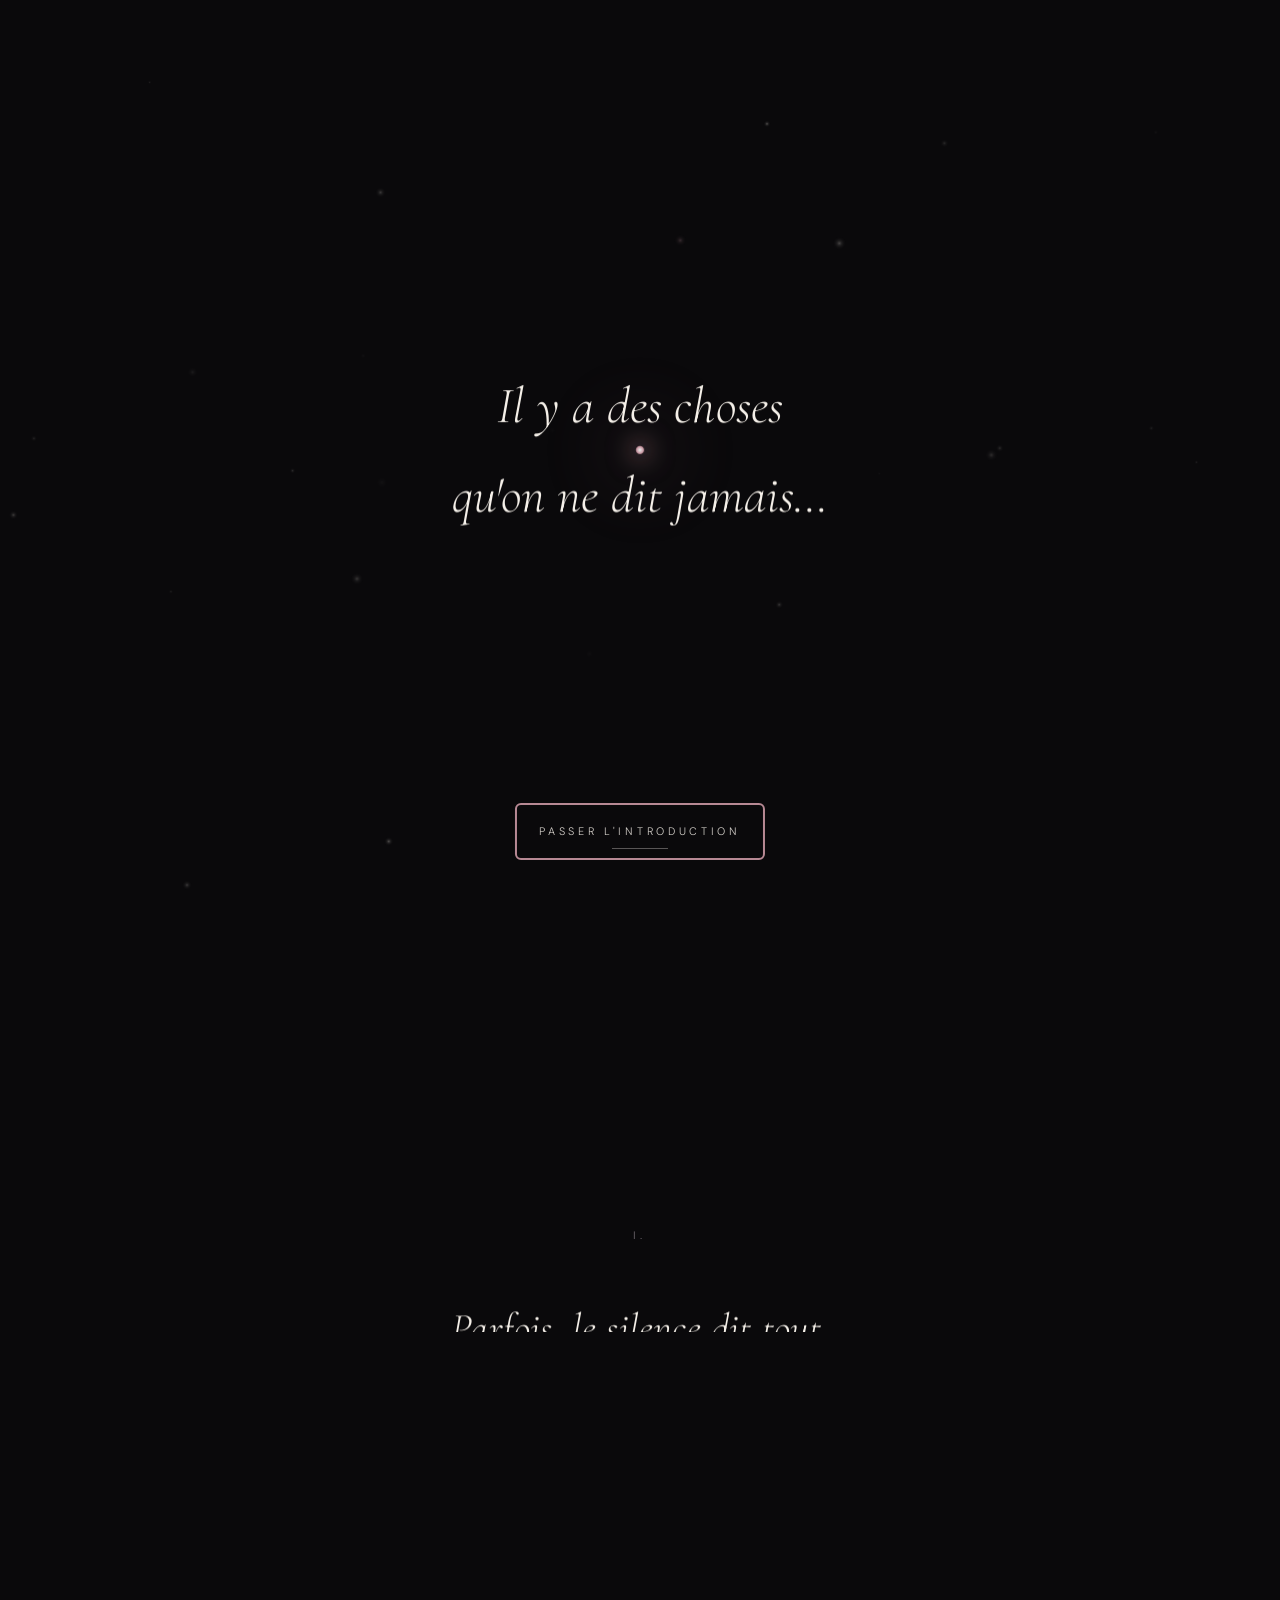
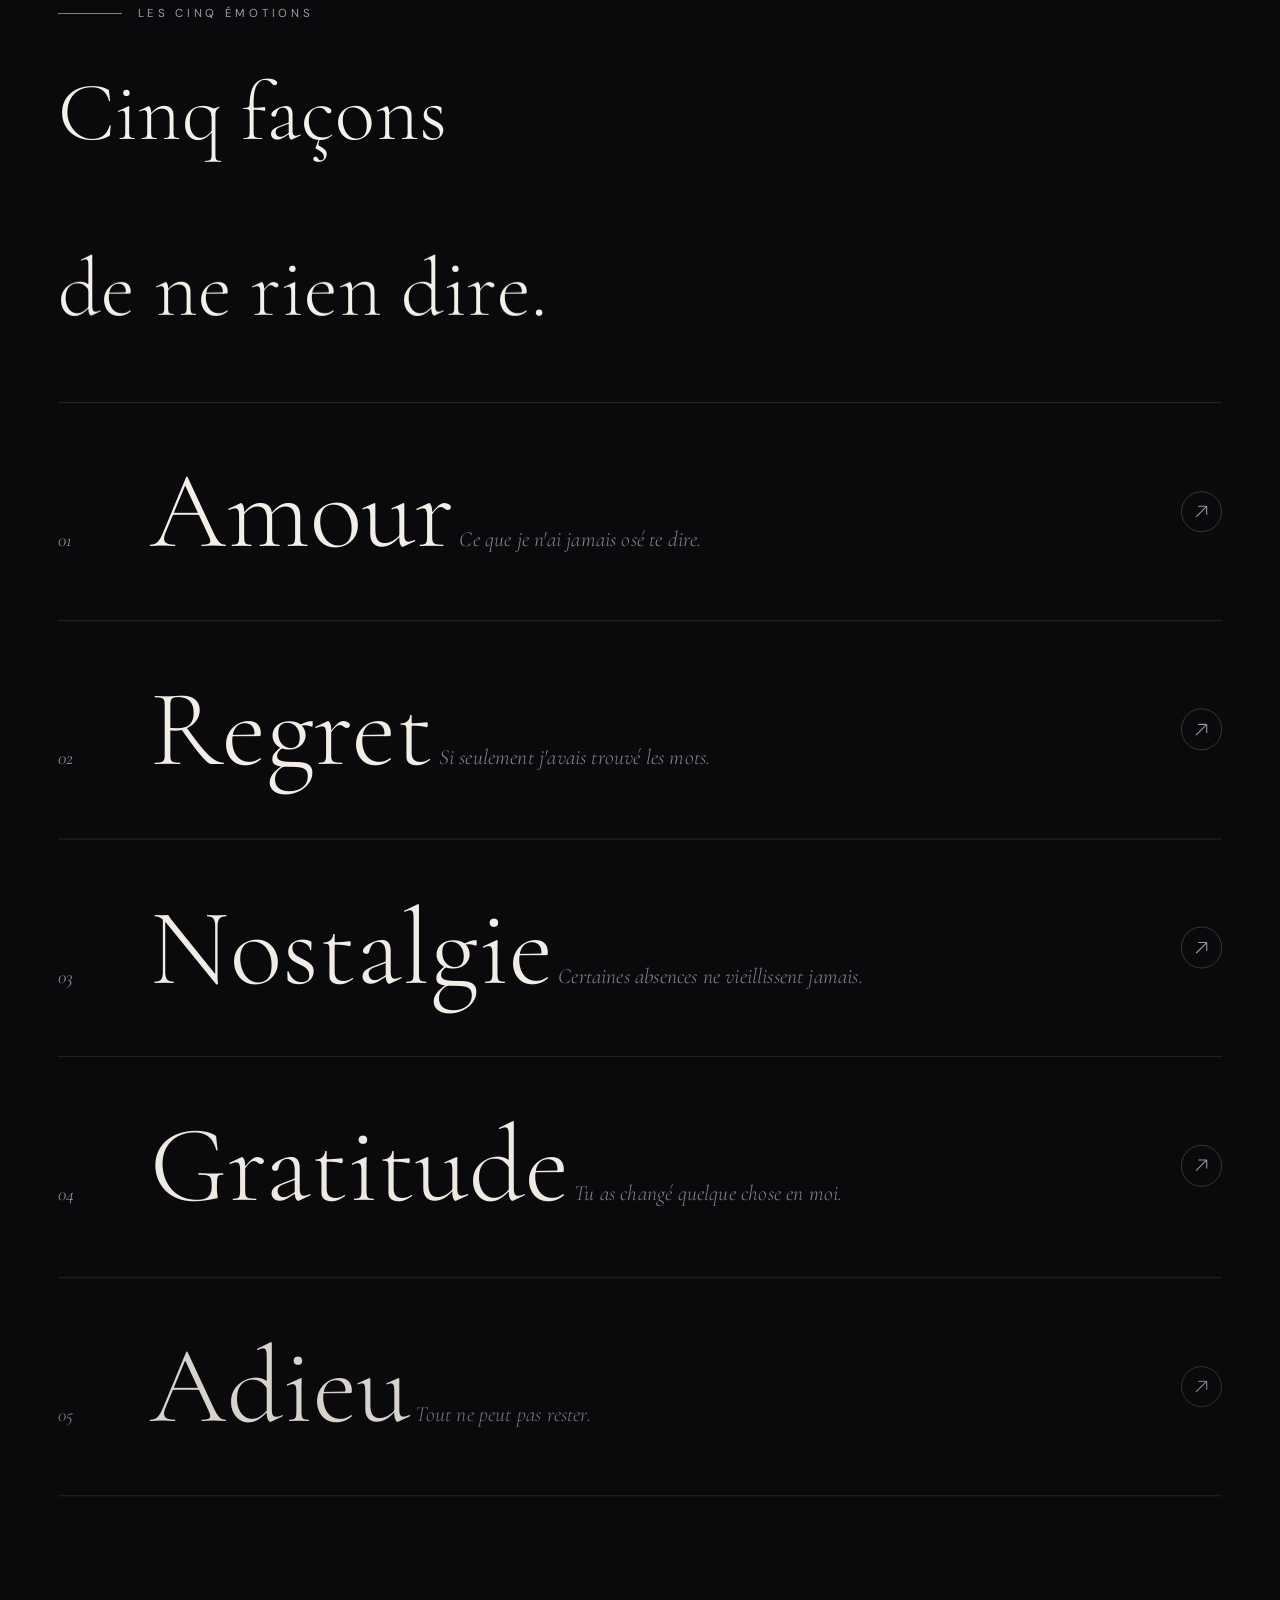
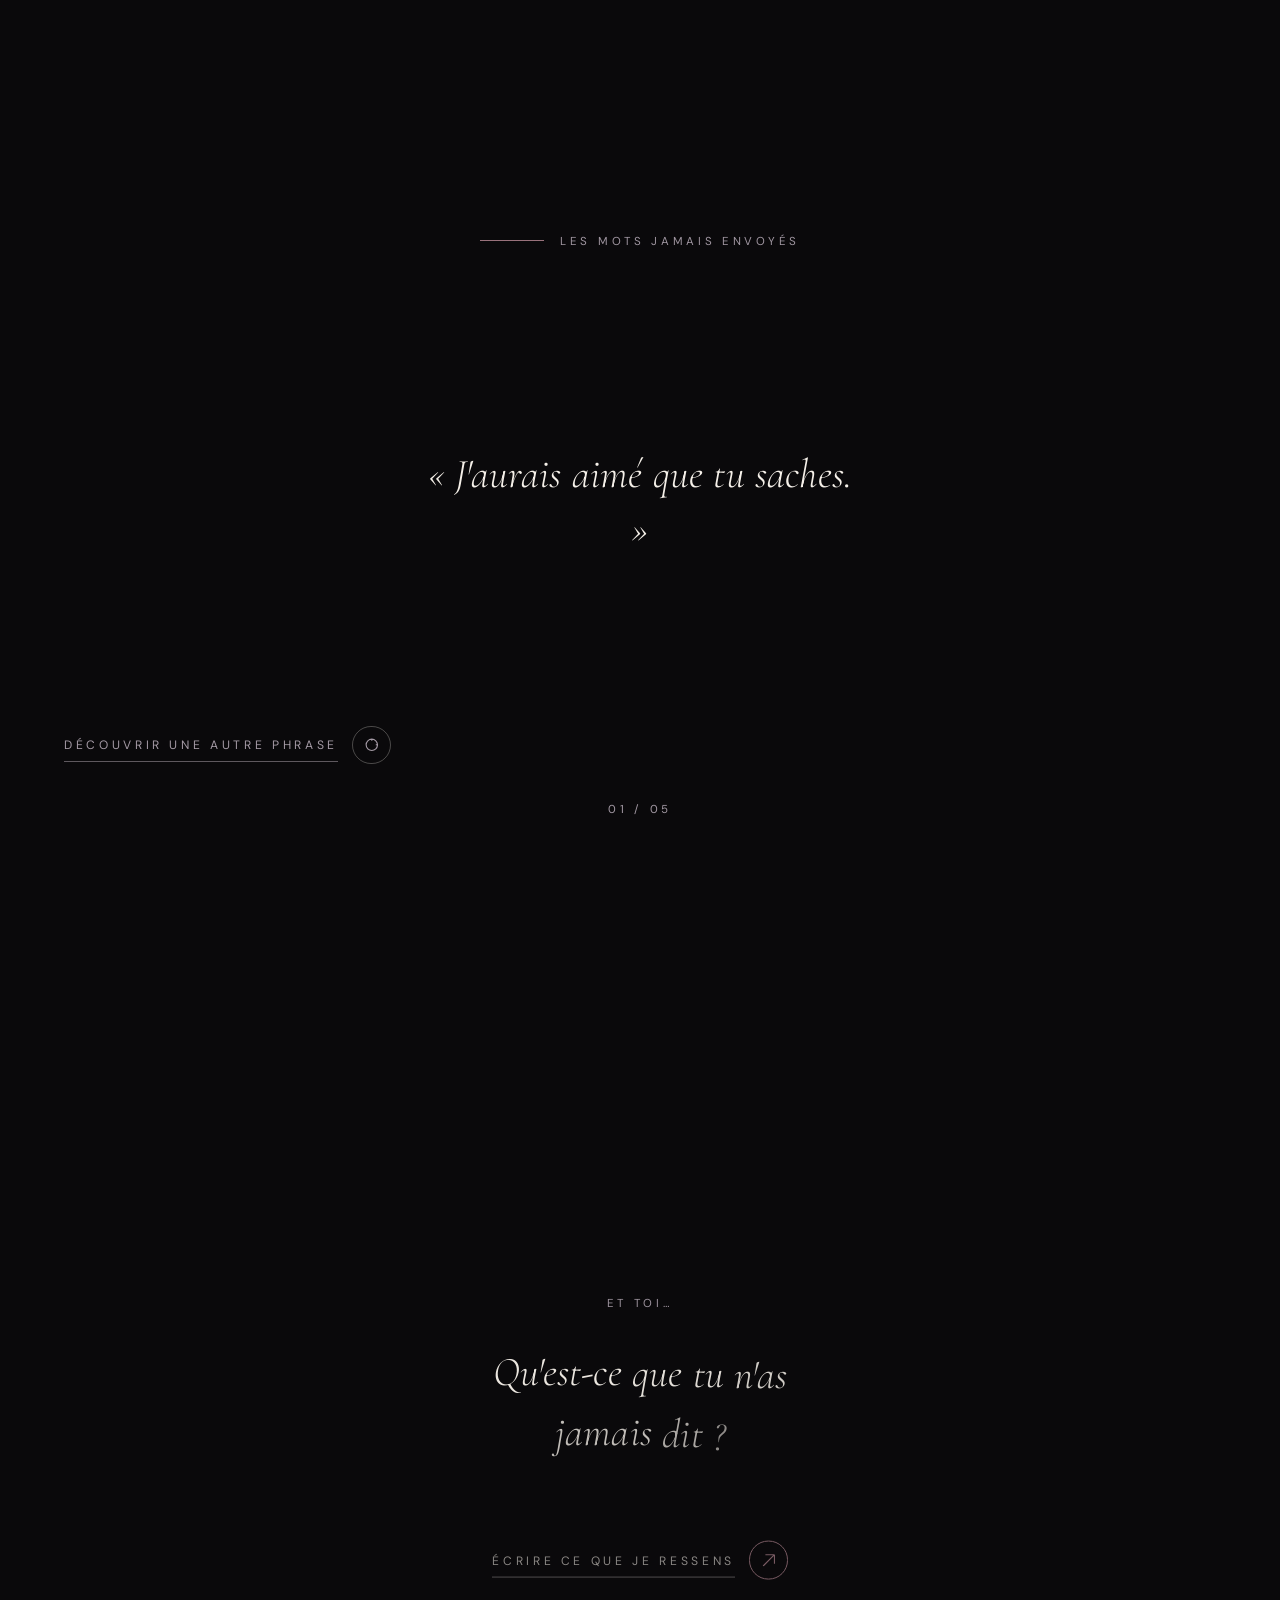
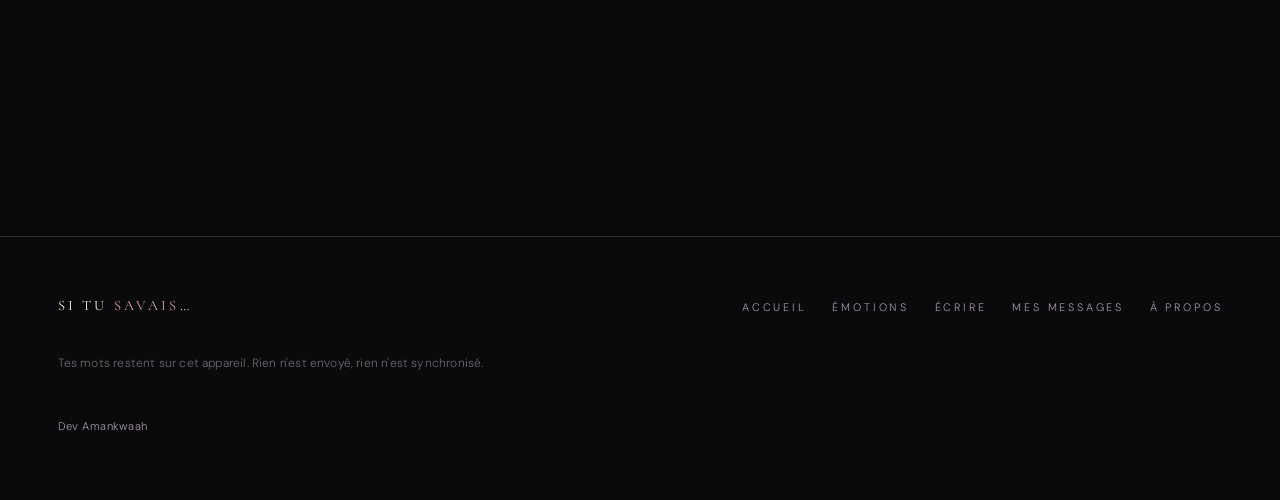
==== commit 51484149: "feat: add developer credit in footer" ====
--- a/index.html
+++ b/index.html
@@ -213,6 +213,7 @@
         </ul>
       </nav>
       <p class="footer-note">Tes mots restent sur cet appareil. Rien n'est envoyé, rien n'est synchronisé.</p>
+      <p class="footer-credit"><a href="https://amankwaah-prince.site/" target="_blank" rel="noopener noreferrer">Dev Amankwaah</a></p>
     </div>
   </footer>
 
--- a/css/main.css
+++ b/css/main.css
@@ -803,6 +803,9 @@
 .footer-inner nav a { font-size: 0.68rem; letter-spacing: 0.26em; text-transform: uppercase; color: var(--color-muted); transition: color 0.4s; }
 .footer-inner nav a:hover { color: var(--color-white); }
 .footer-note { width: 100%; margin-top: 0.6rem; color: rgba(164,154,165,0.65); font-size: 0.75rem; }
+.footer-credit { width: 100%; margin-top: 0.4rem; font-size: 0.7rem; letter-spacing: 0.04em; color: rgba(164,154,165,0.55); }
+.footer-credit a { color: var(--color-muted); transition: color 0.4s; }
+.footer-credit a:hover { color: var(--color-pink); }
 
 /* ---------- 22. Toast ---------- */
 .toast {
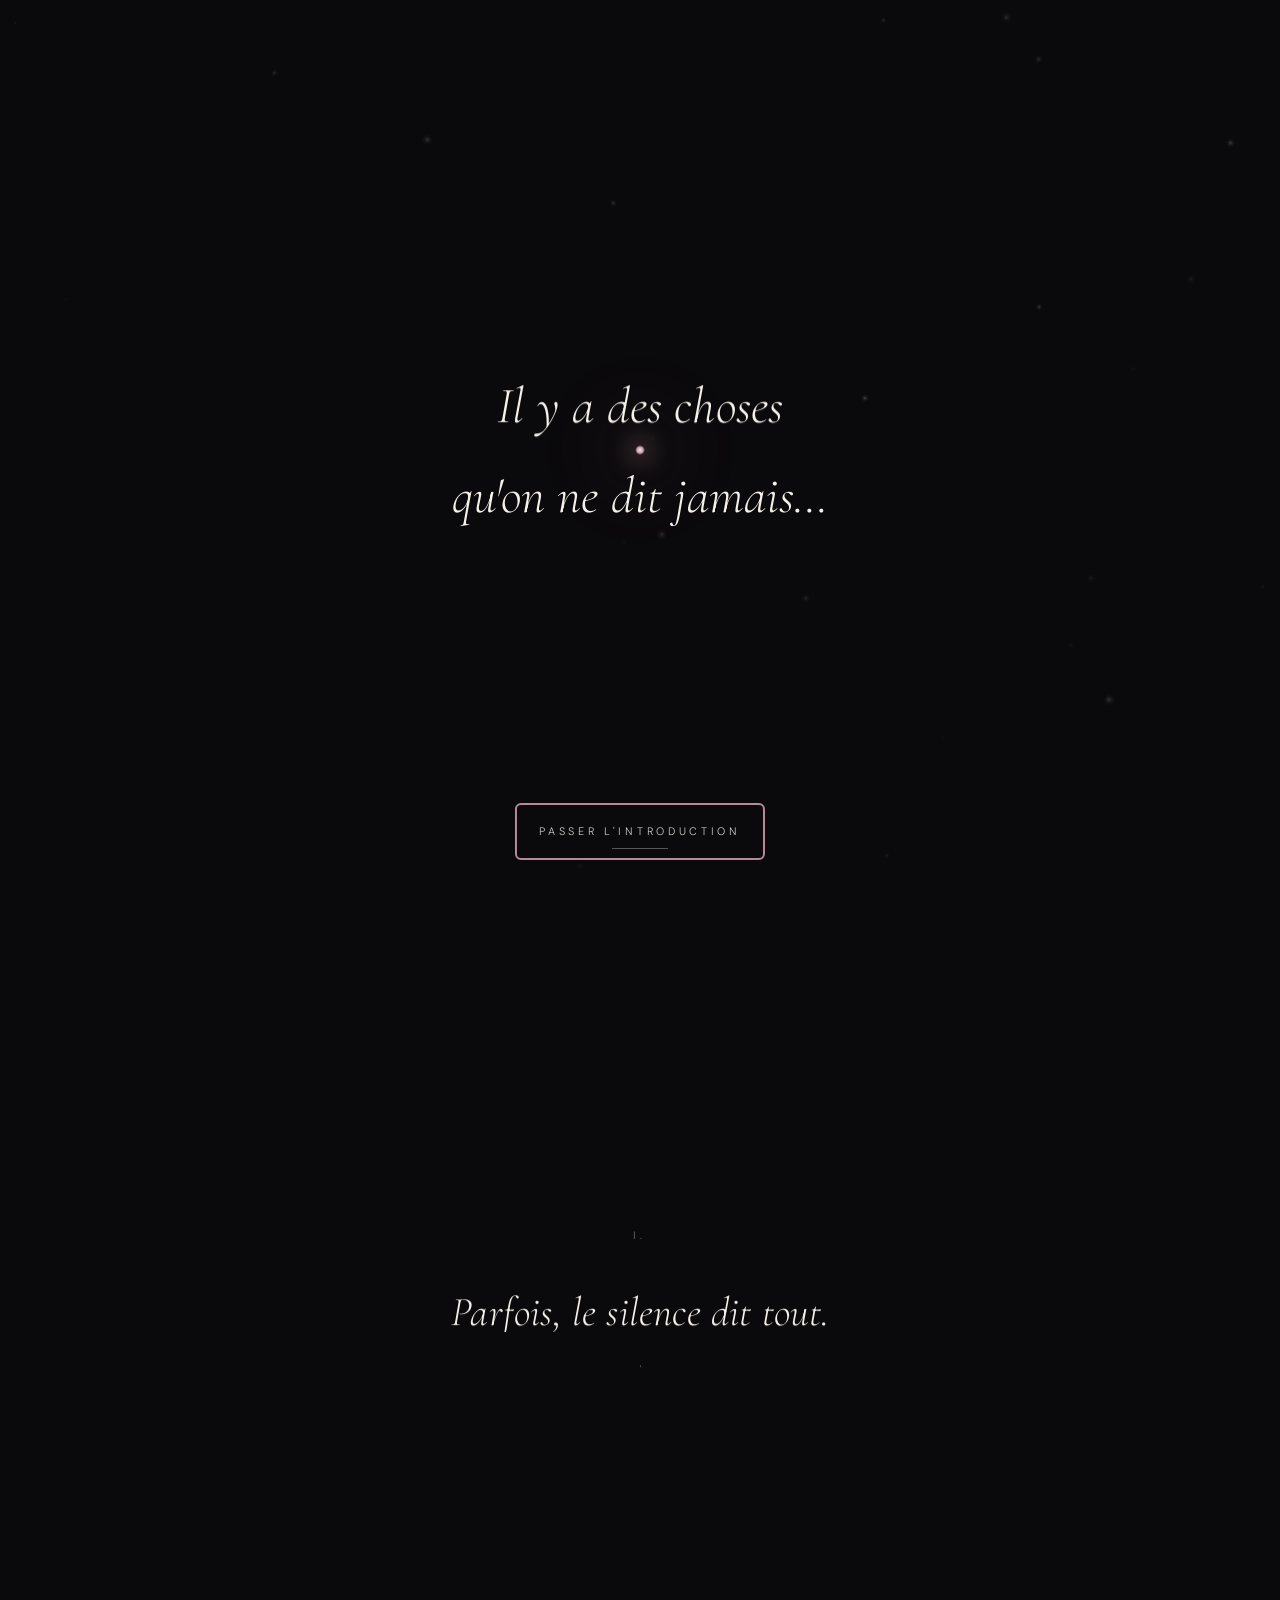
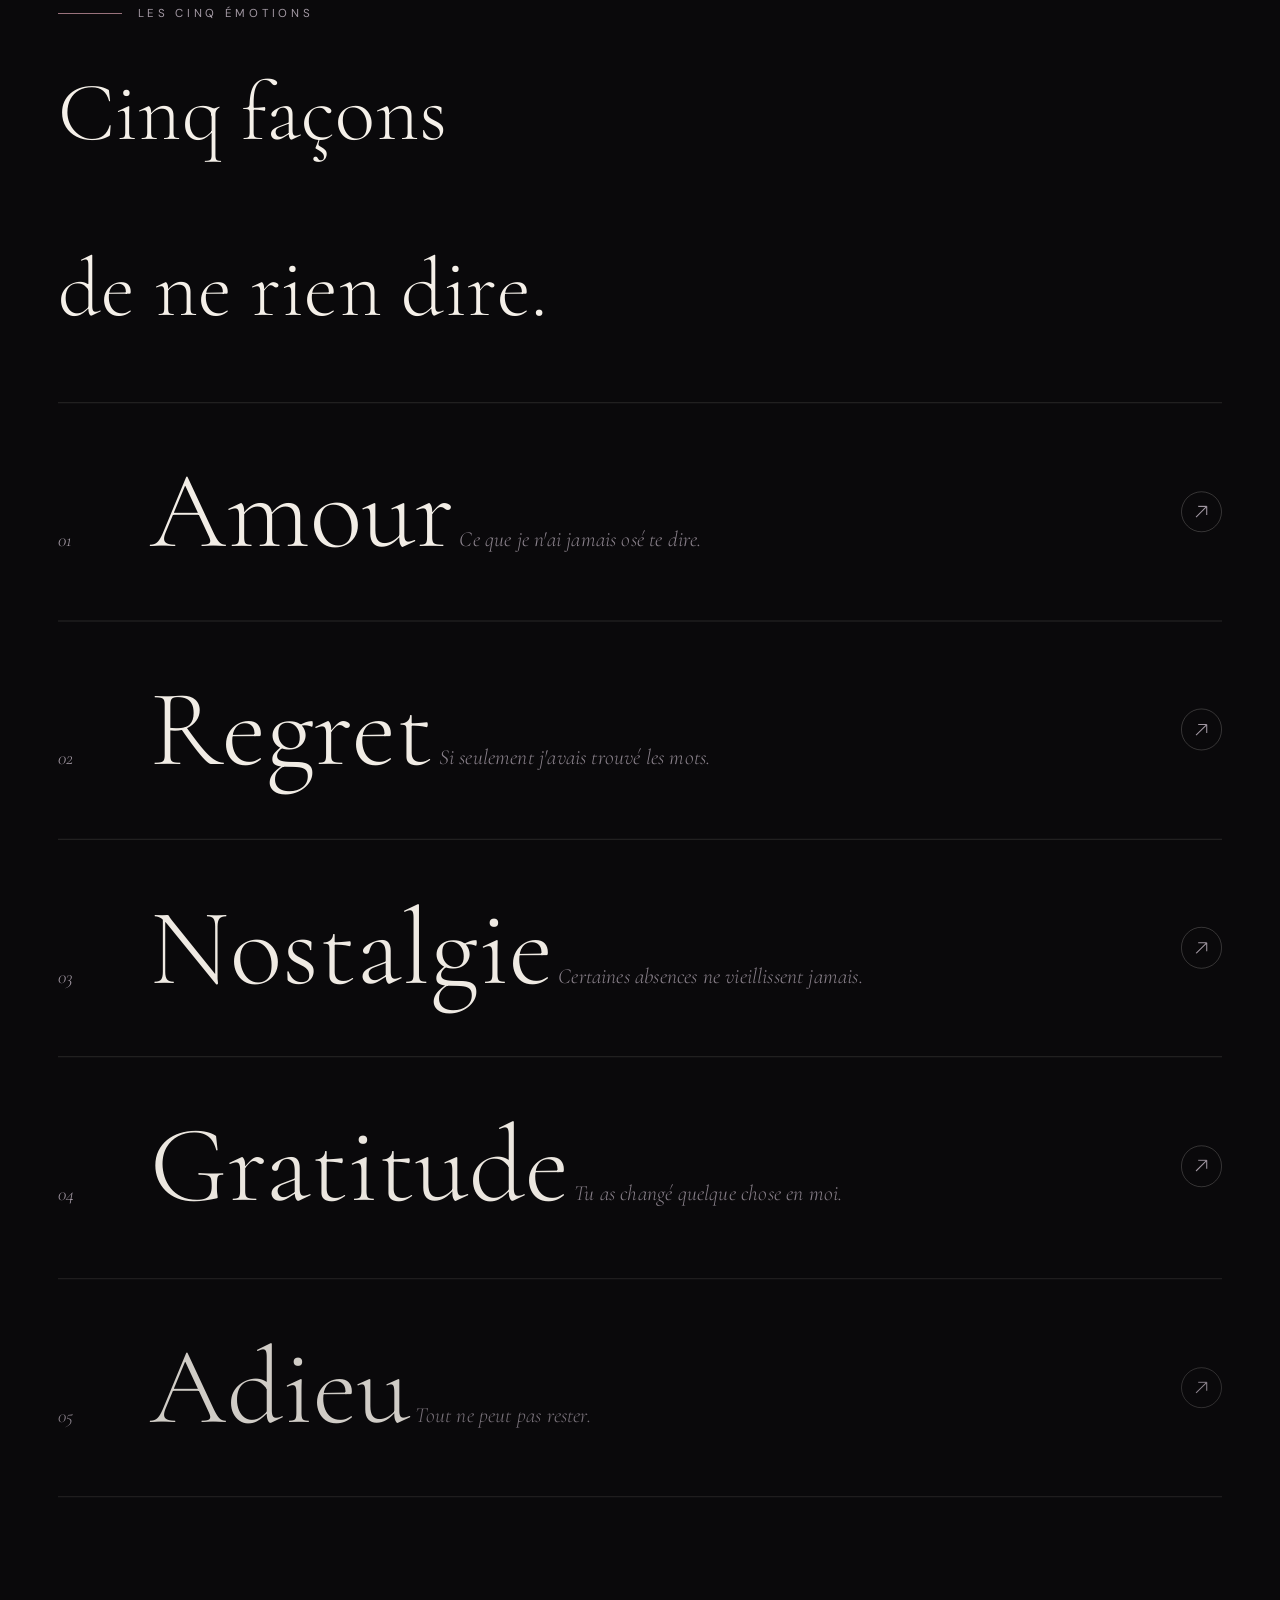
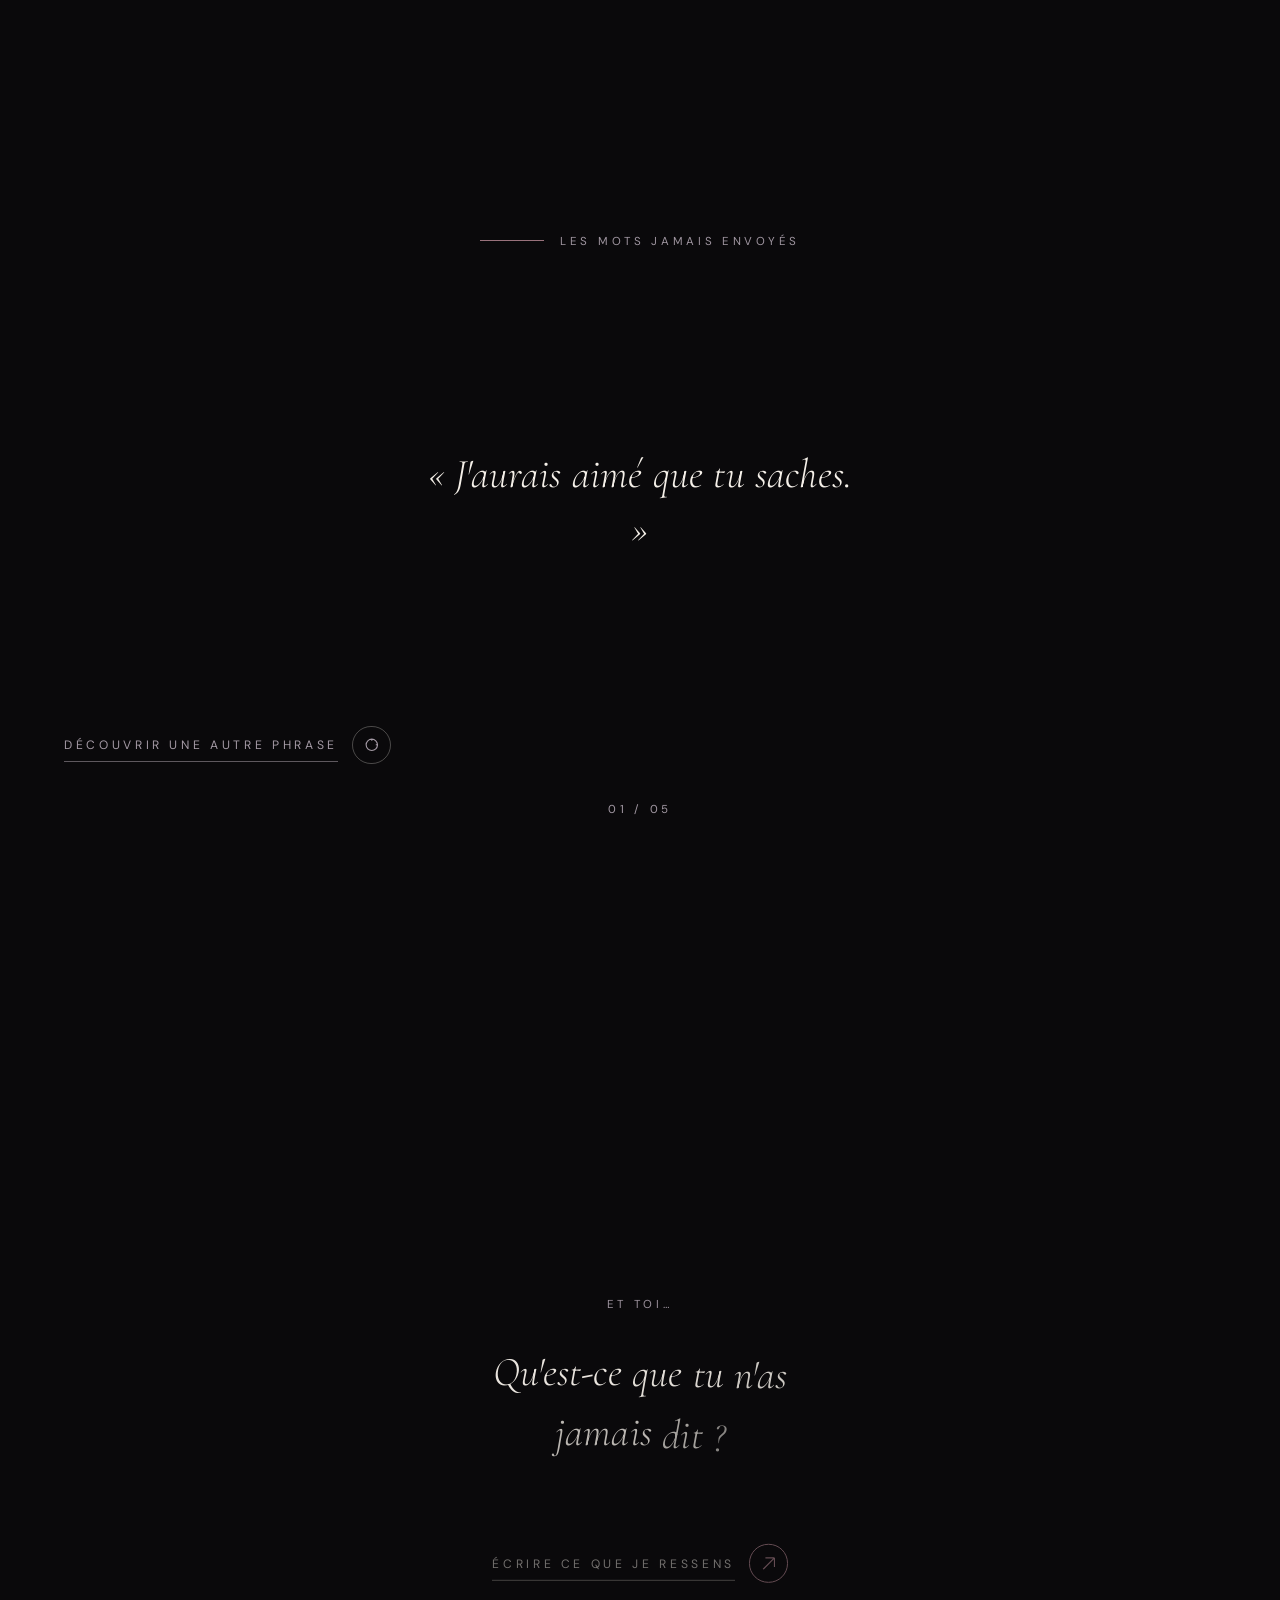
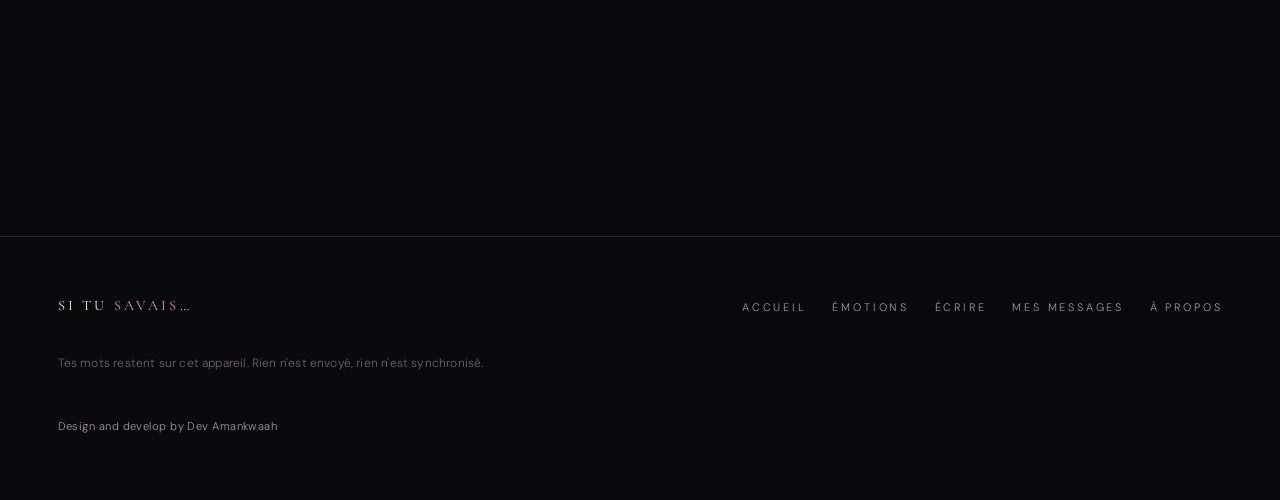
==== commit c43679af: "feat: update footer credit text to full version" ====
--- a/index.html
+++ b/index.html
@@ -213,7 +213,7 @@
         </ul>
       </nav>
       <p class="footer-note">Tes mots restent sur cet appareil. Rien n'est envoyé, rien n'est synchronisé.</p>
-      <p class="footer-credit"><a href="https://amankwaah-prince.site/" target="_blank" rel="noopener noreferrer">Dev Amankwaah</a></p>
+      <p class="footer-credit"><a href="https://amankwaah-prince.site/" target="_blank" rel="noopener noreferrer">Design and develop by Dev Amankwaah</a></p>
     </div>
   </footer>
 
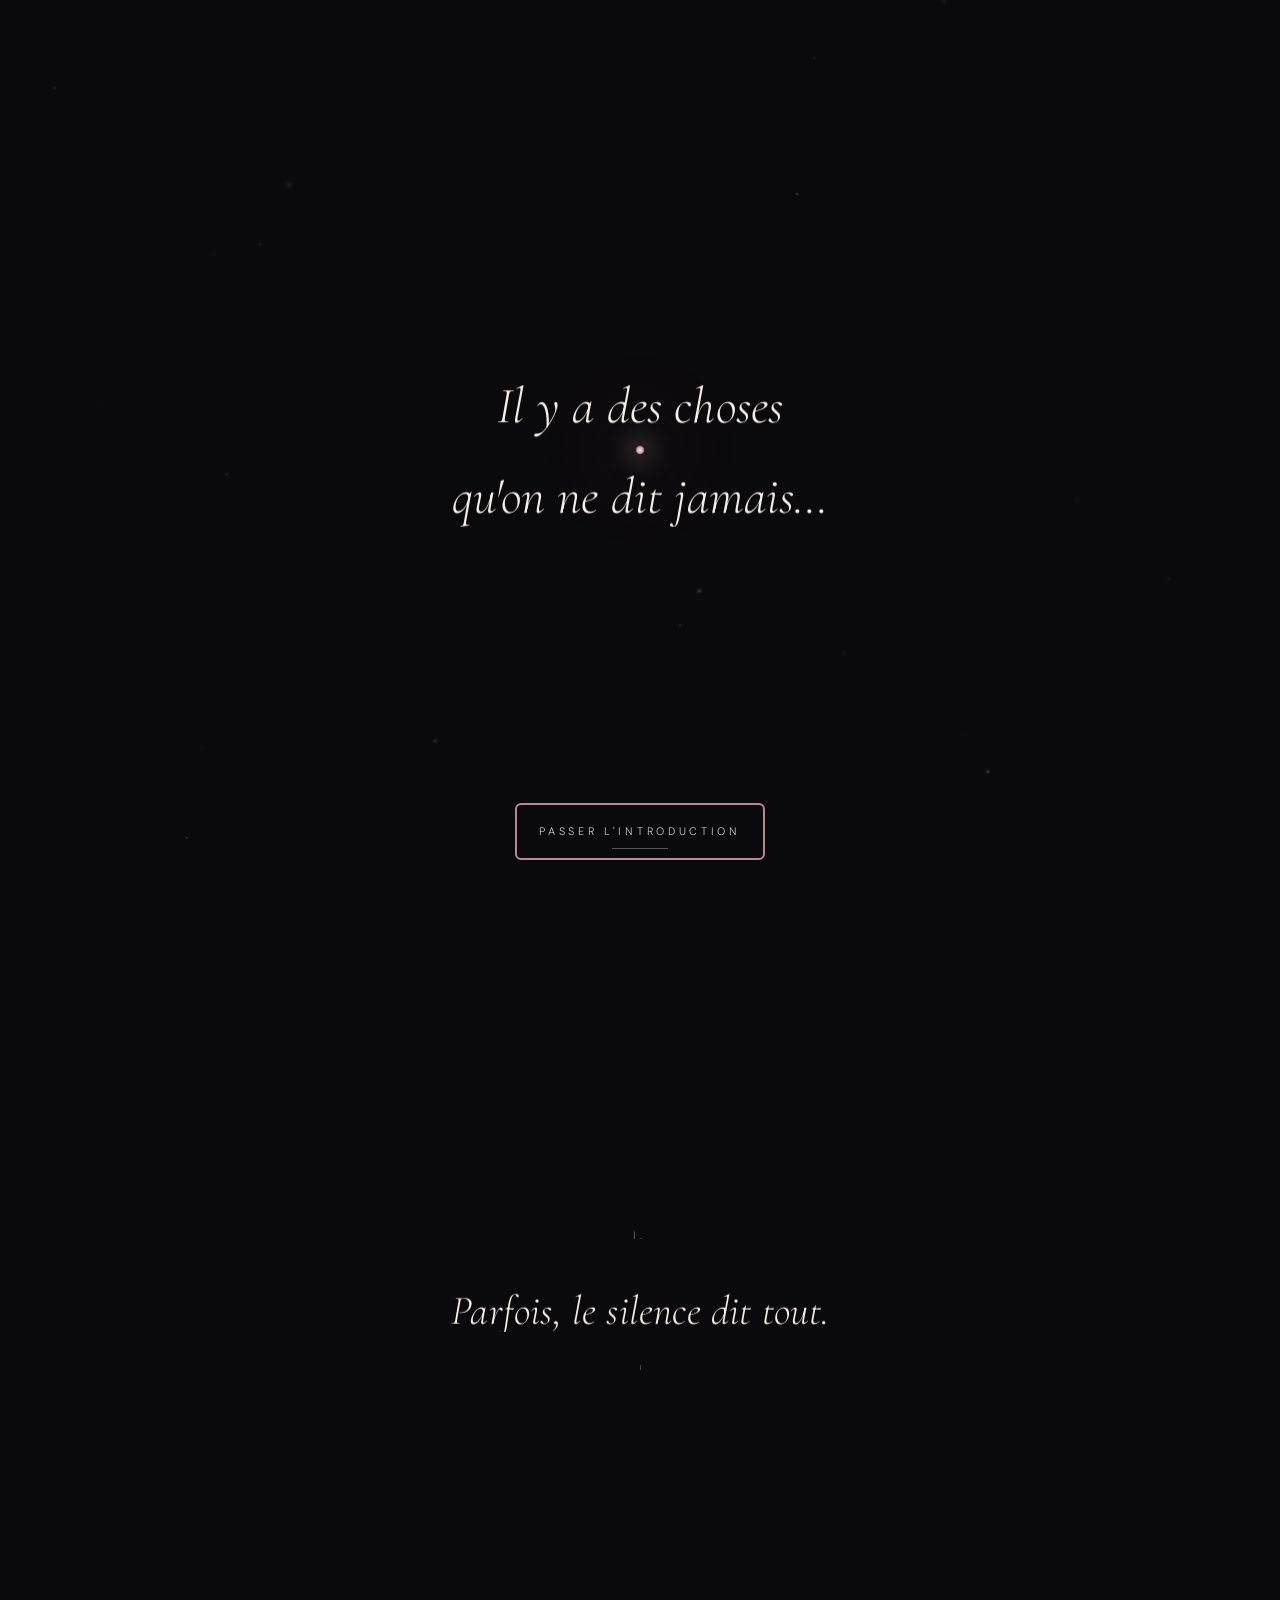
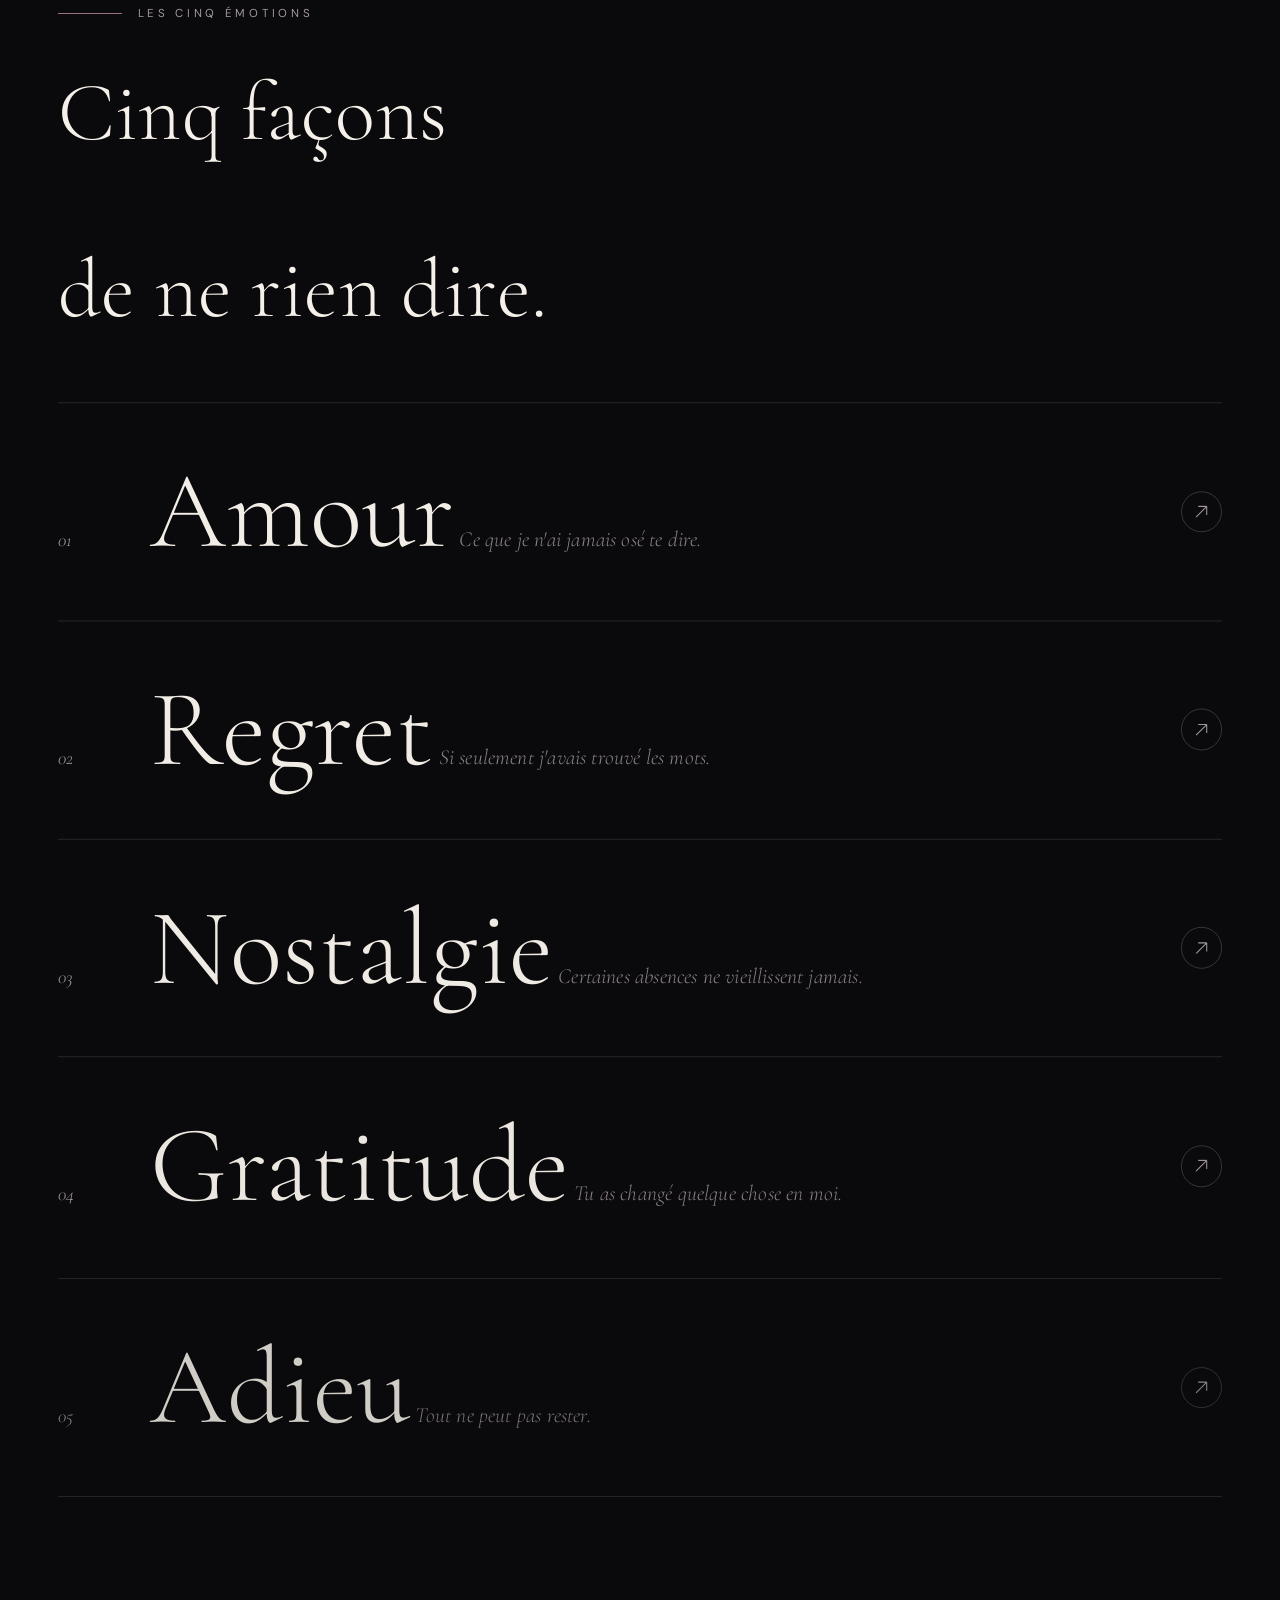
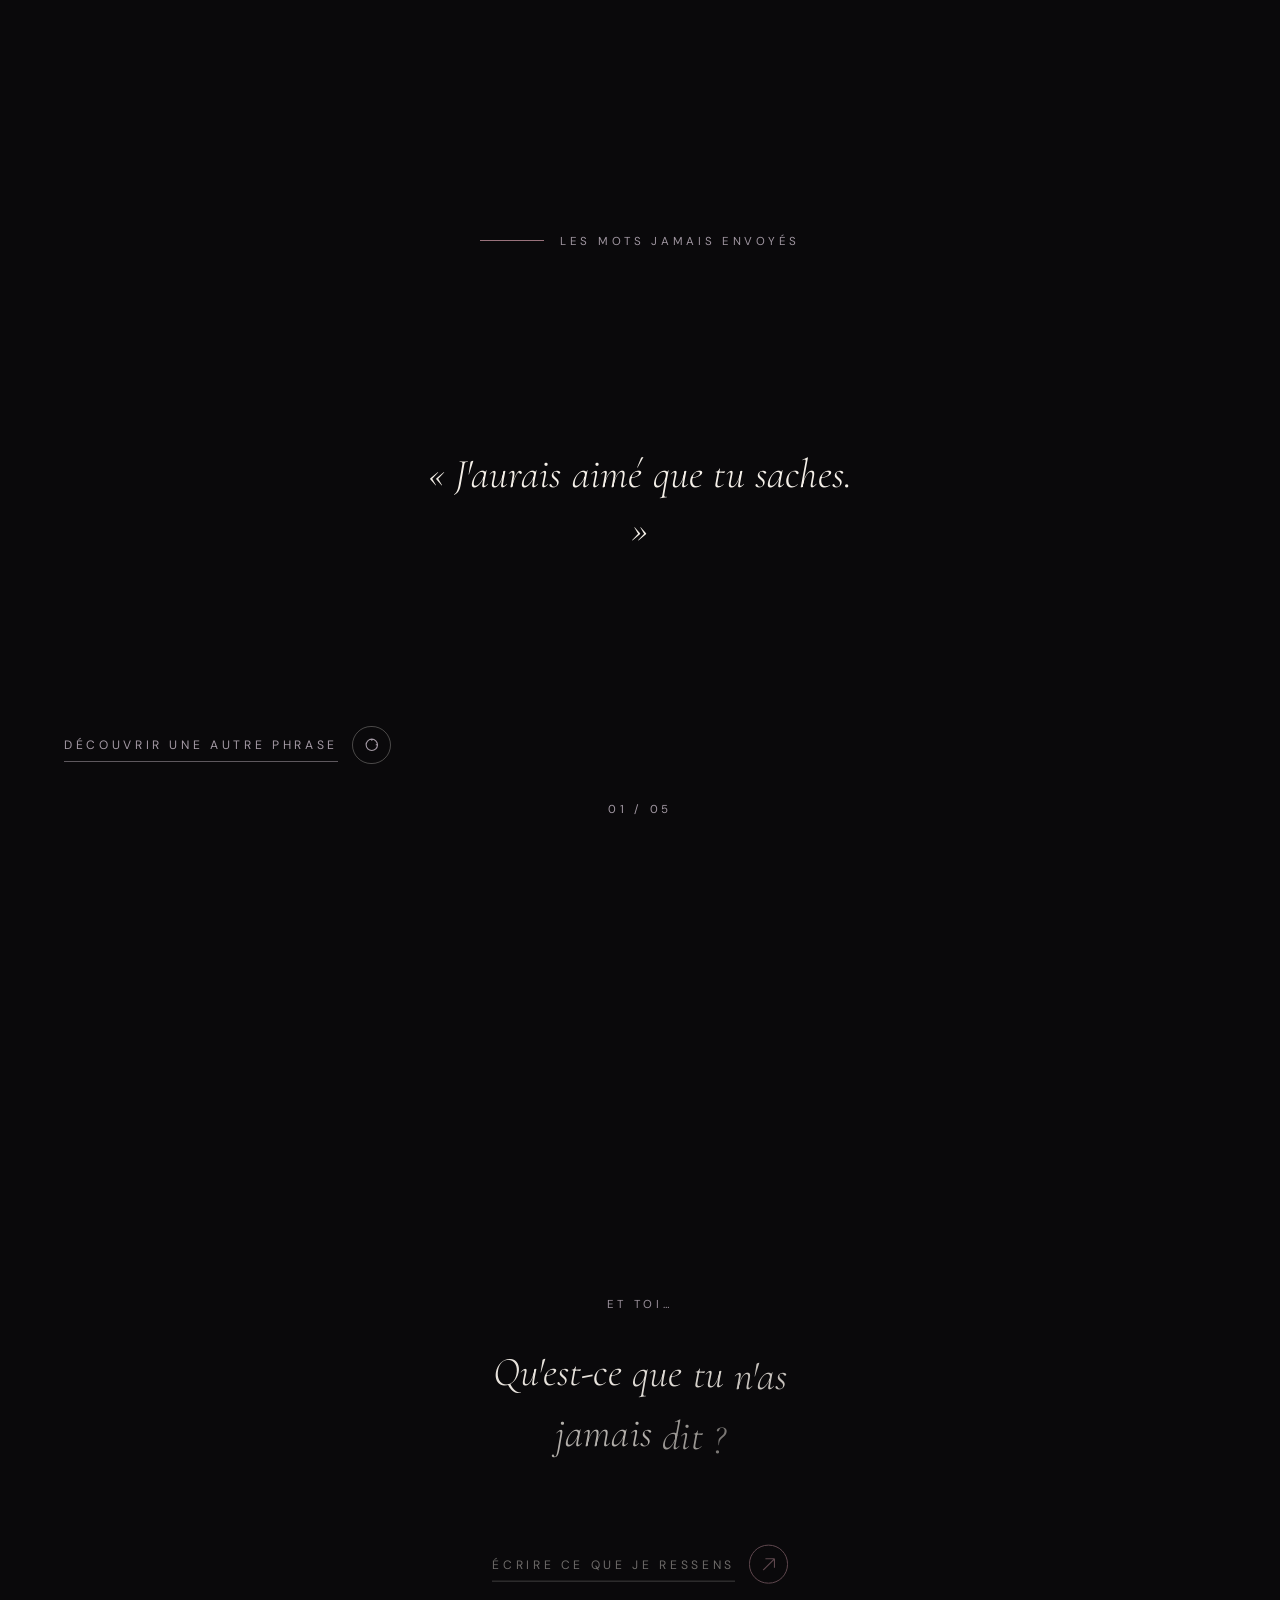
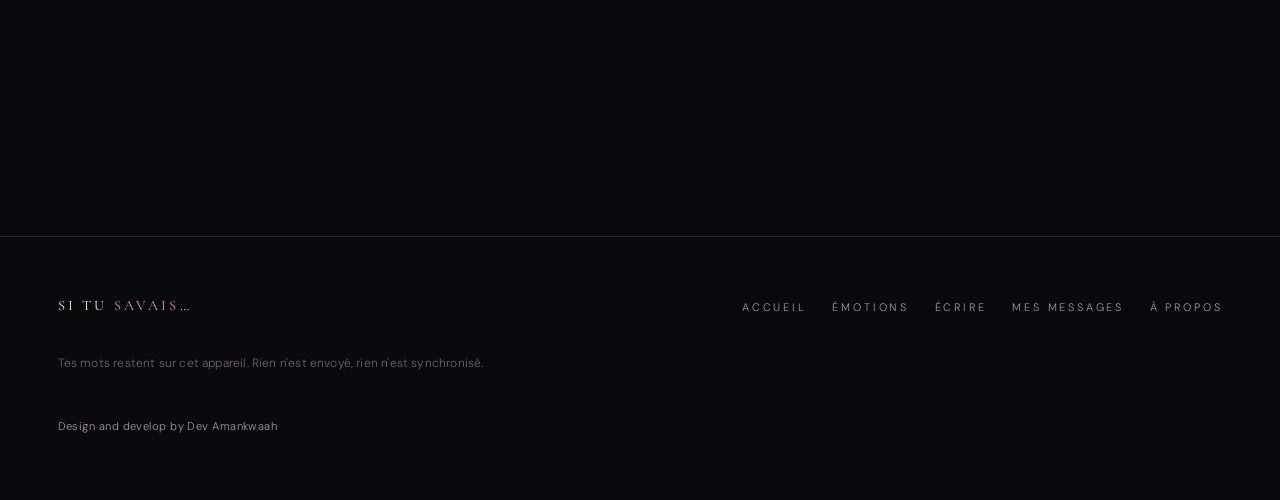
==== commit 2e7ea1a5: "feat: add Open Graph and Twitter Card meta tags for social sharing" ====
--- a/index.html
+++ b/index.html
@@ -6,6 +6,20 @@
   <title>SI TU SAVAIS… — Il y a des choses que le cœur ressent</title>
   <meta name="description" content="Un espace intime pour exprimer les sentiments qu'on n'a jamais réussi à dire. Amour, regret, nostalgie, gratitude, adieu.">
   <link rel="icon" href="data:image/svg+xml,%3Csvg xmlns='http://www.w3.org/2000/svg' viewBox='0 0 32 32'%3E%3Ccircle cx='16' cy='16' r='5' fill='%23D6A0AD'/%3E%3C/svg%3E">
+
+  <!-- Open Graph / Facebook -->
+  <meta property="og:type" content="website">
+  <meta property="og:url" content="https://emottion.vercel.app/">
+  <meta property="og:title" content="SI TU SAVAIS… — Il y a des choses que le cœur ressent">
+  <meta property="og:description" content="Un espace intime pour exprimer les sentiments qu'on n'a jamais réussi à dire. Amour, regret, nostalgie, gratitude, adieu.">
+  <meta property="og:image" content="https://emottion.vercel.app/og-image.jpg">
+
+  <!-- Twitter -->
+  <meta property="twitter:card" content="summary_large_image">
+  <meta property="twitter:url" content="https://emottion.vercel.app/">
+  <meta property="twitter:title" content="SI TU SAVAIS… — Il y a des choses que le cœur ressent">
+  <meta property="twitter:description" content="Un espace intime pour exprimer les sentiments qu'on n'a jamais réussi à dire. Amour, regret, nostalgie, gratitude, adieu.">
+  <meta property="twitter:image" content="https://emottion.vercel.app/og-image.jpg">
   <link rel="preconnect" href="https://fonts.googleapis.com">
   <link rel="preconnect" href="https://fonts.gstatic.com" crossorigin>
   <link href="https://fonts.googleapis.com/css2?family=Cormorant+Garamond:ital,wght@0,300;0,400;0,500;1,300;1,400&family=DM+Sans:opsz,wght@9..40,300;9..40,400;9..40,500&display=swap" rel="stylesheet">
